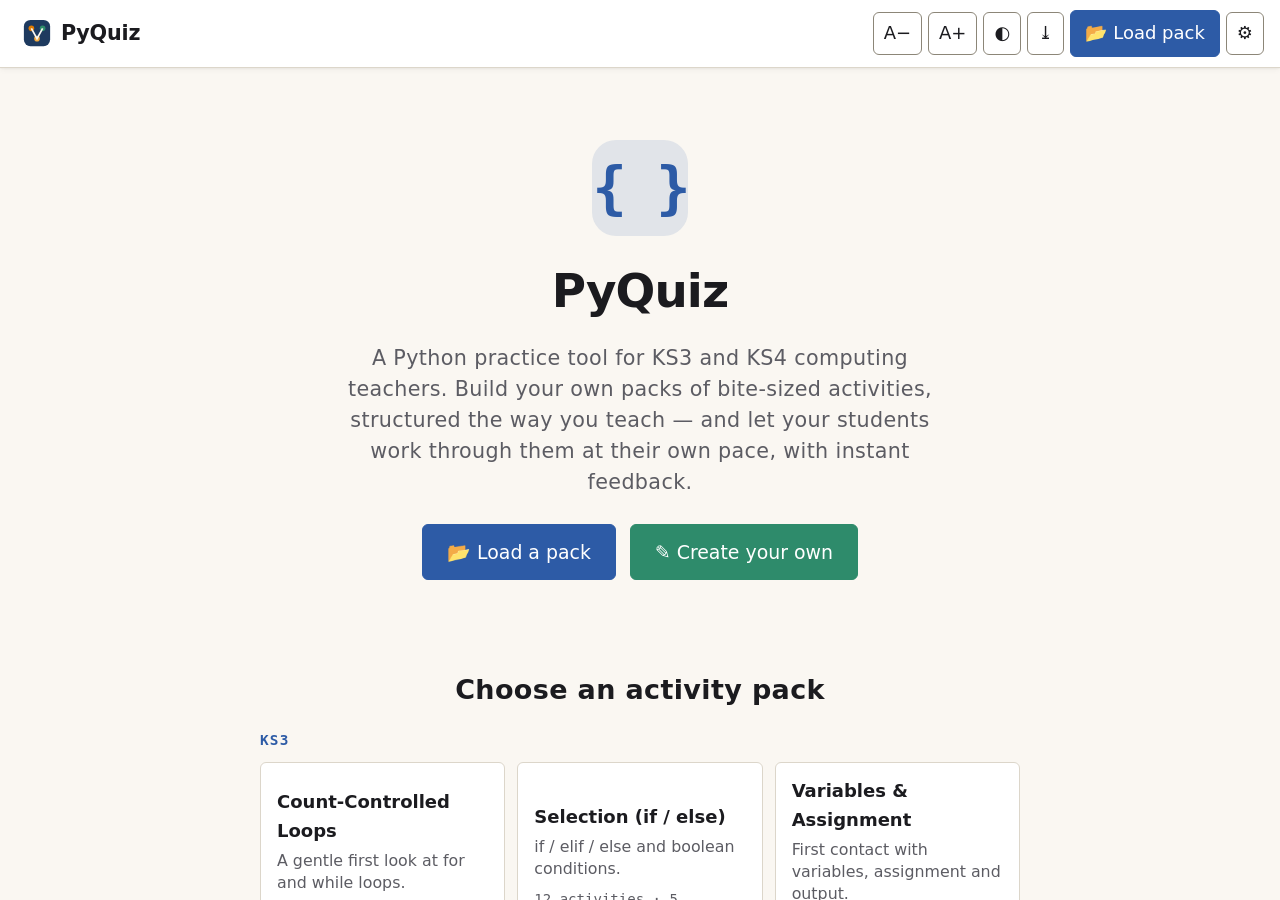
==== student/index.html @ 7a426c25 "Multifile is now canonical" ====
<!DOCTYPE html>
<html lang="en-GB" data-theme="" data-font="atkinson" data-size="18" data-line="1.6" data-motion="">
<head>
<meta charset="utf-8">
<meta name="viewport" content="width=device-width, initial-scale=1, viewport-fit=cover">
<meta name="color-scheme" content="light">
<meta name="application-name" content="PyQuiz — Student">
<title>PyQuiz — Student</title>

<link rel="stylesheet" href="css/css__base.css">
<link rel="stylesheet" href="css/css__activities.css">
</head>
<body>
<div class="skip"><a href="#main-region" class="skip-link">Skip to main content</a></div>

<div class="app">
  <header class="topbar" role="banner">
    <a href="../index.html" class="brand-link" aria-label="PyQuiz home" title="Back to the PyQuiz home page">
      <svg class="brand-mark" viewBox="0 0 32 32" width="30" height="30" fill="none" aria-hidden="true">
        <rect x="2" y="2" width="28" height="28" rx="7" fill="#1E3A5F"/>
        <circle cx="10" cy="11" r="3" fill="#E07A00"/><circle cx="22" cy="11" r="3" fill="#2E8B6B"/><circle cx="16" cy="22" r="3" fill="#F4A93C"/>
        <path d="M10 11 L16 22 L22 11" stroke="#FAF7F2" stroke-width="1.8" fill="none"/>
      </svg>
      <span class="brand-word">PyQuiz</span>
    </a>
    <span class="topbar-pack-title" id="pack-title"></span>
    <span class="topbar-spacer" aria-hidden="true"></span>
    <div class="right">
      <button class="btn icon mobile-hide" id="size-down" aria-label="Decrease text size" title="Smaller text">A−</button>
      <button class="btn icon mobile-hide" id="size-up" aria-label="Increase text size" title="Larger text">A+</button>
      <button class="btn icon mobile-hide" id="theme-btn" aria-label="Cycle theme" title="Cycle theme (default / dark / high contrast)">◐</button>
      <button class="btn icon" id="export-btn" aria-label="Export progress" title="Export progress">⤓</button>
      <button class="btn primary" id="load-btn" aria-label="Load a pack" title="Load a .pyquiz pack from your computer"><span class="btn-icon" aria-hidden="true">📂</span><span class="btn-label"> Load pack</span></button>
      <button class="btn icon" id="settings-btn" aria-label="Open settings" title="Settings">⚙</button>
    </div>
  </header>
  <div id="storage-banner" class="banner" hidden></div>
  <div id="error-banner" class="banner error" hidden></div>
  <div id="layout" class="layout">
    <nav class="task-list" id="task-list" aria-label="Activities">
      <button class="pane-rail" id="tl-rail" aria-label="Expand activities" title="Expand activities">
        <span class="pane-rail-icon" aria-hidden="true">⇥</span>
        <span class="pane-rail-label">Activities</span>
      </button>
      <div class="pane-inner">
        <div class="pane-head">
          <h2 class="pane-section-title">Activities</h2>
          <button class="pane-collapse-btn" id="tl-collapse" aria-label="Collapse activities" title="Collapse panel">
            <svg viewBox="0 0 24 24" width="18" height="18" fill="none" stroke="currentColor" stroke-width="2" stroke-linecap="round" stroke-linejoin="round" aria-hidden="true"><rect x="3" y="4" width="18" height="16" rx="2"/><path d="M9 4v16"/><path d="M15 9l-3 3 3 3"/></svg>
          </button>
        </div>
        <div class="task-list-scroll">
          <ol id="task-ol"></ol>
        </div>
        <div class="task-list-footer" id="task-list-footer">
          <div class="task-list-footer-row">
            <span class="task-list-score-label">Score</span>
            <span class="task-list-score" id="score" aria-label="Score">0 / 0</span>
          </div>
          <div class="task-list-progress" aria-hidden="true">
            <div class="task-list-progress-fill" id="task-list-progress-fill"></div>
          </div>
        </div>
      </div>
    </nav>
    <main class="main" id="main-region" tabindex="-1"></main>
    <aside class="side-panel" id="side-panel" aria-label="Help and feedback">
      <button class="pane-rail" id="sp-rail" aria-label="Expand properties" title="Expand properties">
        <span class="pane-rail-icon" aria-hidden="true">⇤</span>
        <span class="pane-rail-label">Properties</span>
      </button>
      <div class="pane-inner">
        <div class="pane-head">
          <h2 class="pane-section-title">Properties</h2>
          <button class="pane-collapse-btn" id="sp-collapse" aria-label="Collapse properties" title="Collapse panel">
            <svg viewBox="0 0 24 24" width="18" height="18" fill="none" stroke="currentColor" stroke-width="2" stroke-linecap="round" stroke-linejoin="round" aria-hidden="true"><rect x="3" y="4" width="18" height="16" rx="2"/><path d="M15 4v16"/><path d="M9 9l3 3-3 3"/></svg>
          </button>
        </div>
        <div class="side-panel-body" id="side-panel-body"></div>
      </div>
    </aside>
  </div>
  <span class="live" aria-live="polite" id="live-polite"></span>
  <span class="live" aria-live="assertive" id="live-assert"></span>
</div>

<!--
  Script load order matters. Each layer depends on those above it.
  Core modules self-register on the global PyQuiz namespace.
  Adding a new activity type means: drop a renderer file under
  js/renderers/, add a <script> tag below, no other changes needed.
-->

<!-- Core (in dependency order) -->
<script src="js/js__core__constants.js"></script>
<script src="js/js__core__strings.js"></script>
<script src="js/js__core__schema.js"></script>
<script src="js/js__core__normalise.js"></script>
<script src="js/js__core__codec.js"></script>
<script src="js/js__core__storage.js"></script>
<script src="js/js__core__validator.js"></script>
<script src="js/js__core__marker.js"></script>
<script src="js/js__core__code_assembly.js"></script>
<script src="js/js__core__parsons.js"></script>
<script src="js/js__core__pack.js"></script>
<script src="js/js__core__demo.js"></script>
<script src="js/js__core__built_in_packs.js"></script>

<!-- UI helpers -->
<script src="js/js__ui__dom.js"></script>
<script src="js/js__ui__modal.js"></script>
<script src="js/js__ui__settings.js"></script>
<script src="js/js__ui__a11y.js"></script>
<script src="js/js__ui__confetti.js"></script>

<!-- Renderers registry + per-type -->
<script src="js/js__renderers__index.js"></script>
<script src="js/js__renderers__io_panel.js"></script>
<script src="js/js__renderers__parsons.js"></script>
<script src="js/js__renderers__cloze.js"></script>
<script src="js/js__renderers__trace_table.js"></script>
<script src="js/js__renderers__spot_the_bug.js"></script>
<script src="js/js__renderers__predict_output.js"></script>
<script src="js/js__renderers__starter_challenge.js"></script>
<script src="js/js__renderers__testing.js"></script>
<script src="js/js__renderers__flowchart.js"></script>

<!-- App -->
<script src="js/js__apps__student.js"></script>
</body>
</html>
---- student/css/css__base.css ----
/* === inlined from css/base.css === */
/* =====================================================================
 * PyQuiz — base styles (shared by student + teacher)
 *
 * Contains: design tokens, typography, layout grid, top bar, task list,
 * main region, side panel, buttons, banners, code blocks, modals,
 * skip-to-content, accessibility helpers.
 * ===================================================================== */

@font-face { font-family: "Atkinson Fallback"; src: local("Atkinson Hyperlegible"), local("AtkinsonHyperlegible-Regular"); font-display: swap; }

:root {
  --bg: #FAF7F2;
  --pane: #EAE3D2;        /* clearly differentiated off-white for side panes */
  --panel: #FFFFFF;
  --panel-2: #F3EFE6;
  --fg: #1B1B1F;
  --muted: #5C5C63;
  --border: #DCD6CA;
  --border-strong: #8C8678;
  --accent: #2D5BA6;
  --accent-fg: #FFFFFF;
  --ok: #1E6E3C;
  --bad: #B12A38;
  --warn: #8A5A00;
  --focus: #E07A00;
  --code-bg: #F0EBDC;
  --code-fg: #1B1B1F;
  --runner-bg: #FFFFFF;        /* white background for the output panel */
  --runner-fg: #111111;         /* near-black text */
  --shadow-1: 0 1px 2px rgba(20,18,12,.05), 0 2px 6px rgba(20,18,12,.04);
  --radius: 6px;
  --radius-lg: 10px;
  --pad: 16px;
  --line: 1.6;
  --fs: 18px;
  --letter: 0.02em;
  --font-body: "Atkinson Fallback", "Atkinson Hyperlegible", system-ui, -apple-system, "Segoe UI", "Open Sans", Verdana, sans-serif;
  --font-mono: ui-monospace, "Cascadia Mono", "SF Mono", "Source Code Pro", Consolas, monospace;
}

/* HIGH CONTRAST: yellow on black, real contrast not pastel */
[data-theme="hc"] {
  --bg: #000000;
  --pane: #0A0A0A;
  --panel: #000000;
  --panel-2: #1A1A1A;
  --fg: #FFEC3D;             /* bright yellow text */
  --muted: #FFE066;
  --border: #FFEC3D;
  --border-strong: #FFEC3D;
  --accent: #FFEC3D;
  --accent-fg: #000000;
  --ok: #00FF66;
  --bad: #FF5555;
  --warn: #FFB000;
  --focus: #FFEC3D;
  --code-bg: #000000;
  --code-fg: #FFEC3D;
  --runner-bg: #000000;
  --runner-fg: #FFEC3D;
  --shadow-1: none;
}

/* DARK: dark grey, not pure black */
[data-theme="dark"] {
  --bg: #1F1F22;
  --pane: #25252A;
  --panel: #2C2C32;
  --panel-2: #34343A;
  --fg: #E8E6E0;
  --muted: #A8A6A0;
  --border: #45454C;
  --border-strong: #6B6B73;
  --accent: #6BA0E5;
  --accent-fg: #0E0E12;
  --ok: #6FD18C;
  --bad: #F08894;
  --warn: #E8B868;
  --focus: #F2A24E;
  --code-bg: #1A1A1E;
  --code-fg: #E8E6E0;
  --runner-bg: #0F0F12;
  --runner-fg: #F4F2EC;
  --shadow-1: 0 1px 2px rgba(0,0,0,.4), 0 2px 6px rgba(0,0,0,.3);
}

[data-font="dyslexic"] { --font-body: "OpenDyslexic", "Comic Sans MS", "Verdana", sans-serif; }
[data-font="system"]   { --font-body: system-ui, "Segoe UI", sans-serif; }

/* Size and line height come from level 1..5; level 3 is default */
[data-size="1"] { --fs: 15px; --line: 1.4; }
[data-size="2"] { --fs: 16px; --line: 1.5; }
[data-size="3"] { --fs: 18px; --line: 1.6; }
[data-size="4"] { --fs: 20px; --line: 1.7; }
[data-size="5"] { --fs: 23px; --line: 1.8; }

/* Universal border-box. Without this, elements that combine height
   and padding (notably .main with padding: 24px 28px and height: 100%)
   overflow their grid track by twice the padding amount, which makes
   the central pane visibly taller than the side panes. */
*, *::before, *::after { box-sizing: border-box; }

html, body { background: var(--bg); color: var(--fg); }
html, body { height: 100%; min-height: 100vh; overflow: hidden; }
body {
  font-family: var(--font-body);
  font-size: var(--fs);
  line-height: var(--line);
  letter-spacing: var(--letter);
  margin: 0;
  padding: 0;
  text-align: left;
}

@media (prefers-reduced-motion: reduce) {
  * { animation-duration: 0.001ms !important; animation-iteration-count: 1 !important; transition-duration: 0.001ms !important; }
}
[data-motion="off"] * { animation-duration: 0.001ms !important; animation-iteration-count: 1 !important; transition-duration: 0.001ms !important; }

/* Skip link */
.skip { position: absolute; top: -100px; left: 0; }
.skip-link { background: var(--accent); color: var(--accent-fg); padding: 8px 14px; border-radius: 0 0 8px 0; display: inline-block; text-decoration: none; }
.skip:focus-within { top: 0; z-index: 1000; }

*:focus-visible {
  outline: 2px solid var(--focus);
  outline-offset: 2px;
}

/* Hidden live regions */
.live {
  position: absolute; width: 1px; height: 1px;
  padding: 0; margin: -1px; overflow: hidden; clip: rect(0,0,0,0); border: 0;
}

/* --- LAYOUT ---
 *
 * The app is a flex column with three children: the topbar (auto
 * height), an optional banner (auto height, usually hidden), and the
 * layout (flex: 1, fills remaining space). Flex with min-height: 0 is
 * more reliable than `grid 1fr + height: 100%` for descendants — the
 * grid track sizing can fail to propagate into a nested grid child in
 * some Chrome layout passes, leaving pane content at intrinsic height.
 */
.app {
  display: flex;
  flex-direction: column;
  height: 100vh;
  min-height: 100vh;
  max-height: 100vh;
  overflow: hidden;
}

.topbar {
  display: flex; align-items: center; gap: 12px;
  padding: 10px 16px;
  background: var(--panel);
  border-bottom: 1px solid var(--border);
  box-shadow: var(--shadow-1);
  z-index: 5;
  flex-wrap: wrap;
}
.topbar h1 {
  font-size: 1.1em; font-weight: 600; margin: 0;
  overflow: hidden; text-overflow: ellipsis; white-space: nowrap;
  flex: 1; min-width: 140px;
}
.topbar .meta { color: var(--muted); font-size: 0.92em; white-space: nowrap; }
.topbar .right { display: flex; gap: 6px; align-items: center; flex-wrap: wrap; }
/* Visual gap separating the right burger from the rest of the action
   icons so it visually mirrors the left burger / pack-title boundary. */
.topbar-gap { display: inline-block; width: 14px; }

.burger {
  background: transparent; border: 1px solid var(--border); cursor: pointer;
  padding: 8px 10px; border-radius: var(--radius);
  font: inherit; min-width: 44px; min-height: 44px;
  color: var(--fg);
}
.burger:hover { background: var(--panel-2); }

/* Home button — leftmost, mirrors the burger styling. Stays visible on the
   welcome/chooser screen (unlike the pane-toggle burgers). */
.home-btn {
  display: inline-flex; align-items: center; justify-content: center;
  text-decoration: none; color: var(--fg);
  border: 1px solid var(--border); border-radius: var(--radius);
  min-width: 44px; min-height: 44px; padding: 8px 10px; background: transparent;
}
.home-btn:hover { background: var(--panel-2); }
.home-btn svg { display: block; }

/* Brand: PyQuiz logo + wordmark, links to the marketing home page. */
.brand-link {
  display: inline-flex; align-items: center; gap: 9px; text-decoration: none;
  color: var(--fg); padding: 4px 6px; border-radius: var(--radius);
}
.brand-link:hover { background: var(--panel-2); }
.brand-mark { display: block; flex: 0 0 auto; }
.brand-word { font-weight: 700; font-size: 1.15em; letter-spacing: -0.01em; }
.topbar-pack-title { color: var(--muted); font-size: 0.95em; overflow: hidden; text-overflow: ellipsis; white-space: nowrap; min-width: 0; }
.topbar-spacer { flex: 1 1 auto; }

/* When no pack is loaded (welcome / loading screen) the burger menus
   are meaningless — there are no panes to toggle — so hide them
   entirely. Class is set on <body> in showLoader() and cleared when a
   pack loads. */
body.welcome-mode .topbar .burger { display: none; }

/* Narrow-screen topbar — phones and small tablets in portrait. Strip
   the topbar down to the essentials: Export, Load pack (icon only),
   Settings, then the right burger. The size +/- and theme toggle
   icons hide; the "Load pack" label collapses to just the 📂 icon. */
@media (max-width: 640px) {
  .topbar { padding: 8px 10px; gap: 8px; }
  .topbar h1 { font-size: 1em; min-width: 0; }
  .topbar .meta { display: none; }
  .topbar .right { gap: 4px; }
  .topbar .right .mobile-hide { display: none; }
  .topbar .right #load-btn .btn-label { display: none; }
  .topbar .right #load-btn { padding: 6px 10px; font-size: 1.05em; line-height: 1; }
  .topbar-gap { width: 6px; }
  .topbar .btn.icon { padding: 6px 9px; min-width: 38px; min-height: 38px; }
  .topbar .burger { padding: 6px 9px; min-width: 38px; min-height: 38px; }
}

/* Three-pane layout. .app is a flex column; this layout is flex:1
   so it takes the remaining vertical space below the topbar.

   `grid-template-rows: minmax(0, 1fr)` forces the single row to be a
   definite size constrained by the grid container's height, instead
   of being sized by its tallest child's intrinsic height. Without
   this constraint, a wide chrome of activity content can push the row
   beyond the viewport and the side panes match the inflated row. */
.layout {
  display: grid;
  grid-template-columns: var(--tl-w, 280px) 1fr var(--sp-w, 360px);
  grid-template-rows: minmax(0, 1fr);
  flex: 1;
  min-height: 0;
  transition: grid-template-columns 0.2s ease;
}
.layout.tl-collapsed { grid-template-columns: 40px 1fr var(--sp-w, 360px); }
.layout.sp-collapsed { grid-template-columns: var(--tl-w, 280px) 1fr 40px; }
.layout.tl-collapsed.sp-collapsed { grid-template-columns: 40px 1fr 40px; }
/* Welcome mode: no pack loaded yet, so the side panes have nothing in
   them — collapse both so the landing page gets the full canvas. We
   also zero out their borders so no 1-pixel hairline is left behind. */
.layout.welcome-mode {
  grid-template-columns: 0 1fr 0 !important;
}
.layout.welcome-mode .task-list,
.layout.welcome-mode .side-panel {
  border: 0;
  overflow: hidden;
}
/* When the user is actively dragging, disable the transition for
   responsive feedback. */
.layout.resizing { transition: none; }

@media (max-width: 1280px) {
  /* Small screens use the same collapse model as desktop (rail + toggle).
     We just cap the expanded pane widths with minmax so a pane can't push
     the main area off-screen on the narrowest phones. Collapsed panes show
     the 40px rail via the .tl-collapsed / .sp-collapsed rules above. */
  .layout { grid-template-columns: minmax(0, var(--tl-w, 280px)) 1fr minmax(0, var(--sp-w, 360px)); }
  .layout.tl-collapsed { grid-template-columns: 40px 1fr minmax(0, var(--sp-w, 360px)); }
  .layout.sp-collapsed { grid-template-columns: minmax(0, var(--tl-w, 280px)) 1fr 40px; }
  .layout.tl-collapsed.sp-collapsed { grid-template-columns: 40px 1fr 40px; }
}

.task-list, .side-panel {
  background: var(--pane);
  overflow-x: hidden;
  min-width: 0;
  min-height: 0;
  /* Belt-and-braces: grid stretch should give us the full row height
     (the parent uses grid-template-rows: minmax(0, 1fr)) but we also
     set explicit 100% as a defensive measure for any browser pass
     that doesn't propagate stretch into nested flex/grid containers. */
  height: 100%;
}
/* The task list still scrolls as a single column. The 1px border is
   omitted — the pane's background colour already differentiates it
   from the main pane, and an extra dark line read as harsh in the
   light theme. */
.task-list {
  position: relative;
  /* Override the default scrolling behaviour — we want the scroll to
     happen INSIDE .task-list-scroll instead so the resize handle stays
     in a fixed position regardless of scroll offset. Both apps use
     this structure. */
  overflow-y: hidden;
  display: flex;
  flex-direction: column;
}
.task-list-scroll {
  /* The actual scrollable region inside .task-list. flex:1 fills the
     remaining vertical space; min-height:0 lets it shrink so it
     scrolls instead of pushing the footer below the viewport. */
  flex: 1;
  min-height: 0;
  overflow-y: auto;
}
.task-list-footer {
  /* Sticky footer area below the scroll region. Used by the teacher
     tool for the "+ Add activity" button; the student tool currently
     has no footer content but the structure is shared. */
  flex-shrink: 0;
  padding: 10px 12px;
  border-top: 1px solid var(--border);
  background: var(--pane);
}
/* The side panel is laid out as a flex column with two visible regions:
   the .feedback-stack (flex: 1, scrollable) and .help-section
   (flex-shrink: 0, pinned to the bottom edge). The panel itself never
   scrolls — the feedback-stack inside it does. */
.side-panel {
  position: relative;
  display: flex;
  flex-direction: column;
  overflow: hidden;
}
.feedback-stack {
  flex: 1;
  min-height: 0;
  overflow-y: auto;
  overflow-x: hidden;
  /* Restore the original 16px horizontal padding that lived on the
     side panel itself. The panel no longer needs it because content
     now lives inside this sub-pane. */
  padding: 0;
}
.task-list[hidden], .side-panel[hidden] { display: none; }
/* =====================================================================
 * Pane resize handles
 *
 * Both side panes have a draggable handle on their inner edge:
 *   .task-list  → handle on the RIGHT edge (drag right to widen)
 *   .side-panel → handle on the LEFT edge  (drag left to widen)
 *
 * Each handle is always visible — a 7-pixel coloured bar with a
 * three-dot grip pattern in the middle so it reads as draggable.
 * Hover and active states bump the colour up to the accent so the
 * student knows it's interactive.
 * ===================================================================== */
.pane-resize {
  position: absolute;
  top: 0; bottom: 0;
  width: 12px;
  cursor: ew-resize;
  z-index: 6;
  /* Subtle bar — transparent at rest, lightly tinted on hover. The
     three-dot grip in the middle does the visual work of advertising
     that the handle is draggable. */
  background: transparent;
  display: flex; align-items: center; justify-content: center;
  transition: background-color 0.15s ease;
}
.pane-resize.pane-resize-right { right: -6px; }   /* task-list  → right edge */
.pane-resize.pane-resize-left  { left: -6px; }    /* side-panel → left edge */
.pane-resize::after {
  content: "";
  display: block;
  width: 4px;
  height: 56px;
  /* Larger, darker dots so the grip is unambiguous even when the bar
     is transparent. Spacing is 8px row repeat with 1.8px radius dots,
     giving a denser, more "button-like" pattern. */
  background-image: radial-gradient(circle, var(--border-strong) 1.6px, transparent 2px);
  background-size: 4px 8px;
  background-repeat: repeat-y;
  background-position: center;
  transition: background-image 0.15s ease;
}
.pane-resize:hover,
.layout.resizing .pane-resize {
  background: color-mix(in srgb, var(--accent) 14%, transparent);
}
@supports not (background: color-mix(in srgb, red, blue)) {
  .pane-resize:hover,
  .layout.resizing .pane-resize { background: rgba(45, 91, 166, 0.14); }
}
.pane-resize:hover::after,
.layout.resizing .pane-resize::after {
  background-image: radial-gradient(circle, var(--accent) 1.8px, transparent 2.2px);
}
[data-theme="dark"] .pane-resize::after {
  background-image: radial-gradient(circle, var(--border-strong) 1.6px, transparent 2px);
}
[data-theme="dark"] .pane-resize:hover::after,
[data-theme="dark"] .layout.resizing .pane-resize::after {
  background-image: radial-gradient(circle, #FFFFFF 1.8px, transparent 2.2px);
}
[data-theme="hc"] .pane-resize::after {
  background-image: radial-gradient(circle, var(--fg) 1.8px, transparent 2.2px);
}
/* Hide handles when the pane is collapsed (they'd be in the wrong
   place and confuse the eye). */
.tl-collapsed .task-list .pane-resize,
.sp-collapsed .side-panel .pane-resize { display: none; }
/* In welcome mode the handles must also be hidden — both panes are
   collapsed so a sliver of handle would peek into the main area. */
.welcome-mode .pane-resize { display: none; }

/* ---- Pane collapse / rail (mirrors the flowchart side panel) ---- */
.task-list, .side-panel { position: relative; }
.pane-rail { display: none; }
.task-list .pane-inner, .side-panel .pane-inner {
  display: flex; flex-direction: column; height: 100%; min-height: 0; min-width: 0; overflow: hidden;
}
.tl-collapsed .task-list .pane-inner,
.sp-collapsed .side-panel .pane-inner { display: none; }
.tl-collapsed .task-list .pane-rail,
.sp-collapsed .side-panel .pane-rail {
  display: flex; flex-direction: column; align-items: center; gap: 12px;
  width: 100%; height: 100%; padding: 12px 0;
  background: var(--pane); border: 0; cursor: pointer; color: var(--fg); font: inherit;
}
.tl-collapsed .task-list .pane-rail:hover,
.sp-collapsed .side-panel .pane-rail:hover { background: var(--panel-2); }
.pane-rail-icon { font-size: 1.1em; color: var(--muted); }
.pane-rail-label {
  writing-mode: vertical-rl; transform: rotate(180deg);
  font-size: 0.82em; font-weight: 600; letter-spacing: 0.06em;
  text-transform: uppercase; color: var(--muted); white-space: nowrap;
}
.tl-collapsed .task-list, .sp-collapsed .side-panel { overflow: hidden; }
/* Welcome mode: hide the rails too (no pack → nothing to expand). */
.welcome-mode .pane-rail { display: none !important; }

.pane-head {
  display: flex; align-items: center; gap: 8px;
  padding: 10px 8px 8px 16px; border-bottom: 1px solid var(--border); flex: 0 0 auto;
}
.pane-section-title {
  flex: 1; min-width: 0; margin: 0; font-size: 0.85em; text-transform: uppercase;
  letter-spacing: 0.05em; color: var(--muted); font-weight: 600;
}
.pane-collapse-btn {
  flex: 0 0 auto; display: inline-flex; align-items: center; justify-content: center;
  width: 32px; height: 32px; border: 1px solid var(--border); border-radius: var(--radius);
  background: transparent; color: var(--muted); cursor: pointer;
}
.pane-collapse-btn:hover { background: var(--panel-2); color: var(--fg); }
.side-panel-body { flex: 1 1 auto; min-height: 0; overflow-y: auto; overflow-x: hidden; display: flex; flex-direction: column; }

.task-list h2, .side-panel h2 {
  font-size: 0.85em; text-transform: uppercase; letter-spacing: 0.05em;
  color: var(--muted); margin: 0; padding: 14px 16px 8px;
  font-weight: 600;
}

.task-list ol { list-style: none; padding: 0; margin: 0; }
.task-list li > button {
  width: 100%; text-align: left;
  background: color-mix(in srgb, var(--activity-colour, var(--pane)) 8%, var(--pane));
  border: 0;
  padding: 10px 16px;
  cursor: pointer; font: inherit; color: var(--fg);
  display: flex; align-items: center; gap: 10px;
  border-left: 5px solid var(--activity-colour, transparent);
  border-bottom: 1px solid var(--border);
  min-height: 44px;
}
.task-list li > button:hover {
  background: color-mix(in srgb, var(--activity-colour, var(--pane)) 18%, var(--pane));
}
.task-list li.current > button {
  background: color-mix(in srgb, var(--activity-colour, var(--accent)) 24%, var(--pane));
  /* Current item: keep the type-colour bar but make it noticeably
     thicker so it's the dominant visual marker. */
  border-left-width: 7px;
  padding-left: 14px;
  font-weight: 600;
}
/* When color-mix isn't available the fallback above renders the bar
   colour but no background tint, which is still fine. */
@supports not (background: color-mix(in srgb, red, blue)) {
  .task-list li > button { background: var(--pane); }
  .task-list li > button:hover { background: var(--panel-2); }
  .task-list li.current > button { background: var(--panel-2); }
}
.task-list .status {
  display: inline-flex; align-items: center; justify-content: center;
  width: 26px; height: 26px; border-radius: 50%;
  font-size: 0.85em; font-weight: 600;
  border: 1px solid var(--border);
  flex-shrink: 0;
}
/* Small abbreviated type pill in the task list (3-letter codes:
   pre, par, mod, bug, clo, tra, cha). Background colour is set
   inline from Constants.TYPE_COLOURS so each type stays glanceable
   even when activity rows inherit the section colour as their bar
   tint. Intentionally unobtrusive — small, non-bold, lowercase. */
.task-list .type-pill-abbrev {
  display: inline-block;
  flex-shrink: 0;
  padding: 1px 6px;
  border-radius: 999px;
  font-size: 0.68em;
  font-weight: 500;
  letter-spacing: 0.02em;
  text-transform: lowercase;
  color: #FFFFFF;
  font-family: var(--font-mono);
  line-height: 1.5;
  margin-left: auto;       /* pin to the right edge, independent of title length */
  flex-shrink: 0;
}
[data-theme="hc"] .task-list .type-pill-abbrev {
  background: var(--bg) !important;
  color: var(--accent);
  border: 1px solid var(--accent);
}
.task-list .task-title {
  flex: 1; min-width: 0;
  overflow: hidden; text-overflow: ellipsis; white-space: nowrap;
}
.status.not_started { background: var(--panel); color: var(--muted); }
.status.in_progress { background: #FFF1D6; color: var(--warn); border-color: var(--warn); }
.status.correct    { background: #E2F1E8; color: var(--ok);   border-color: var(--ok); }
.status.incorrect  { background: #FCE4E6; color: var(--bad);  border-color: var(--bad); }
.status.revealed   { background: #E8E4F1; color: #4A3580; border-color: #4A3580; }

/* Group headers (Activities, Completed, and any custom section).
   Match the Activities/Feedback h2 styling. Sections get an additional
   SECTION label above the title. */
.task-group {
  border-top: 1px solid var(--border);
}
.task-group:first-child { border-top: 0; }
.task-list li.task-group > button.task-group-header {
  width: 100%; text-align: left;
  background: transparent;
  /* Override the .task-list li > button defaults */
  padding: 12px 16px 6px;
  cursor: pointer; font: inherit; color: var(--muted);
  display: flex; align-items: flex-start; gap: 8px;
  font-size: 0.85em;
  text-transform: uppercase;
  letter-spacing: 0.05em;
  font-weight: 600;
  min-height: 36px;
  border: 0;
  border-left: 7px solid var(--task-section-colour, transparent);
  border-bottom: 1px solid var(--border);
}
/* Only the current activity's section gets a tinted header background,
   so the student can see at a glance which section they're in even
   when everything is collapsed. Other section headers stay neutral. */
.task-list li.task-group.is-current > button.task-group-header {
  background: color-mix(in srgb, var(--task-section-colour, var(--pane)) 18%, var(--pane));
  color: var(--fg);
}
@supports not (background: color-mix(in srgb, red, blue)) {
  .task-list li.task-group.is-current > button.task-group-header { background: var(--panel-2); }
}
.task-list li.task-group > button.task-group-header:hover {
  color: var(--fg);
  background: color-mix(in srgb, var(--task-section-colour, var(--panel-2)) 12%, var(--pane));
}
.task-list li.task-group.is-current > button.task-group-header:hover {
  background: color-mix(in srgb, var(--task-section-colour, var(--panel-2)) 28%, var(--pane));
}
@supports not (background: color-mix(in srgb, red, blue)) {
  .task-list li.task-group > button.task-group-header:hover { background: var(--panel-2); }
}
.task-list li.task-group.title-only > button.task-group-header { border-left-color: transparent; }
.task-group-header .chev {
  display: inline-block; width: 12px;
  flex-shrink: 0;
  margin-top: 2px;
  transition: transform 0.15s ease;
}
.task-group.collapsed .chev { transform: rotate(-90deg); }
.task-group.collapsed .task-group-body { display: none; }
.task-group-body { list-style: none; padding: 0; margin: 0; }
.task-group-empty { padding: 6px 16px 10px 30px; font-style: italic; }

/* Two-line layout for section groups: SECTION label on top, title below */
.task-group .group-text { display: flex; flex-direction: column; gap: 2px; flex: 1; min-width: 0; }
.task-group .group-kicker {
  font-size: 0.72em;
  letter-spacing: 0.06em;
  font-weight: 700;
}
.task-group .group-title {
  font-size: 1em;
  letter-spacing: 0.02em;
  text-transform: none;
  font-weight: 600;
  color: var(--fg);
  white-space: nowrap;
  overflow: hidden;
  text-overflow: ellipsis;
}
/* When a group is "title only" (Completed) the kicker is the only line
   and uses the same style as the static h2 headings (Activities,
   Feedback) — uppercase, normal weight, muted, no thick coloured bar. */
.task-group.title-only .group-text { flex-direction: row; }
.task-group.title-only .group-title { display: none; }
.task-group.title-only .group-kicker {
  font-size: 1em;
  font-weight: 600;
  letter-spacing: 0.05em;
}

/* In high-contrast mode, suppress per-section colour coding to keep the
   yellow-on-black palette uniform. */
[data-theme="hc"] .task-list li.task-group > button.task-group-header {
  border-left-color: transparent !important;
  background: #000000 !important;
}
/* Dark theme: tint the current section header using the section colour
   blended into the dark pane bg so it's clearly visible without being
   garish. Non-current sections stay flat. */
[data-theme="dark"] .task-list li.task-group.is-current > button.task-group-header {
  background: color-mix(in srgb, var(--task-section-colour, var(--pane)) 28%, var(--pane));
}
[data-theme="dark"] .task-list li.task-group.is-current > button.task-group-header:hover {
  background: color-mix(in srgb, var(--task-section-colour, var(--panel-2)) 40%, var(--pane));
}

/* Section-complete tick — green ✓ on the right of the section header
   when every activity in the section is correct. Uses the OK colour
   from the active theme so it stays readable across light/dark/HC. */
.group-complete-tick {
  margin-left: auto;
  display: inline-flex; align-items: center; justify-content: center;
  width: 22px; height: 22px;
  border-radius: 50%;
  background: var(--ok);
  color: var(--accent-fg, #FFFFFF);
  font-weight: 700;
  font-size: 0.85em;
  flex-shrink: 0;
}
[data-theme="hc"] .group-complete-tick { color: #000000; }
/* When the section is complete, dial the rest of the header back so the
   tick is what catches the eye — keeps the panel from looking noisy. */
.task-group.section-complete .group-kicker,
.task-group.section-complete .group-title {
  opacity: 0.7;
}

/* --- MAIN --- */
.main {
  padding: 24px 28px;
  overflow-y: auto;
  overflow-x: hidden;
  min-width: 0;
  min-height: 0;
  background: var(--bg);
  height: 100%;
}

.activity-header {
  display: flex; align-items: center; gap: 16px;
  margin-bottom: 8px;
  flex-wrap: wrap;
}
.activity-header h1.activity-title {
  font-size: 1.5em; font-weight: 600; margin: 0;
  flex: 1; min-width: 0;
  /* Title can wrap; line-height keeps the badge nicely centred next to
     the first line whether or not the title wraps. */
  line-height: 1.25;
}
.difficulty-badge {
  font-size: 1em;            /* same as title per request */
  color: var(--warn);
  letter-spacing: 0.05em;
  user-select: none;
  white-space: nowrap;
}
.type-badge {
  display: inline-block;
  background: var(--accent);
  color: #FFFFFF;
  font-size: 0.72em;
  font-weight: 600;
  padding: 2px 8px;
  border-radius: 10px;
  text-transform: lowercase;
  letter-spacing: 0.04em;
  vertical-align: middle;
}
[data-theme="hc"] .type-badge { background: var(--accent) !important; color: var(--accent-fg) !important; }

.activity-meta {
  display: flex; gap: 12px; flex-wrap: wrap;
  color: var(--muted); font-size: 0.9em; margin-bottom: 14px;
}
.activity-context {
  background: var(--panel); border: 1px solid var(--border); border-radius: var(--radius);
  padding: 10px 14px; margin-bottom: 12px;
}
.activity-instructions {
  /* Tinted callout so the task description reads as a distinct block
     rather than blending with surrounding prose. Uses the accent colour
     at a low opacity for the background and a coloured left border to
     anchor it visually — same paradigm as the bug/modify "inserted
     line" treatment and the I/O panel rows. */
  font-size: 1.02em;
  margin: 0 0 16px;
  padding: 12px 16px;
  background: color-mix(in srgb, var(--accent) 8%, var(--panel));
  border-left: 4px solid var(--accent);
  border-radius: var(--radius);
  line-height: 1.55;
}
@supports not (background: color-mix(in srgb, red, blue)) {
  .activity-instructions { background: #EAEFF8; }
}
[data-theme="dark"] .activity-instructions {
  background: color-mix(in srgb, var(--accent) 18%, var(--panel));
}
[data-theme="hc"] .activity-instructions {
  background: var(--bg);
  border: 1.5px solid var(--accent);
  border-left-width: 4px;
}
.activity-body {
  background: var(--panel); border: 1px solid var(--border); border-radius: var(--radius-lg);
  padding: 20px; margin-bottom: 16px;
  box-shadow: var(--shadow-1);
}

/* Action buttons in top-right of the activity */
.activity-actions {
  display: flex; gap: 8px; flex-wrap: wrap;
}
@media (max-width: 800px) {
  .activity-actions { flex-direction: column; align-items: stretch; }
}

/* --- SIDE PANEL --- */
.side-panel section { padding: 16px; border-bottom: 1px solid var(--border); }
.side-panel section:last-child { border-bottom: 0; }
.side-panel h3 {
  font-size: 0.95em; margin: 0 0 8px;
  text-transform: uppercase; letter-spacing: 0.04em; color: var(--muted); font-weight: 600;
}
/* Section heading row — h3 on the left, small counter pill on the
   right. Used by the Hints section so the student always knows how
   many tips are available. */
.section-heading-row {
  display: flex;
  align-items: baseline;
  justify-content: space-between;
  gap: 12px;
  margin-bottom: 8px;
}
.section-heading-row h3 { margin: 0; }
.hint-counter {
  font-size: 0.82em;
  color: var(--muted);
  font-weight: 500;
}

.side-panel .hint {
  background: #FFE8C2;             /* warmer pastel orange, still WCAG-safe with --fg */
  border-left: 4px solid #D97706;  /* stronger amber accent */
  padding: 10px 14px;
  border-radius: 0 var(--radius) var(--radius) 0;
  margin-bottom: 8px;
  color: #1B1B1F;                   /* dark text — strong contrast on pastel */
}
.side-panel .hint::before {
  content: "💡 ";
  margin-right: 4px;
}
[data-theme="dark"] .side-panel .hint {
  background: #4A3D1F; color: #FFE8B0; border-left-color: #E8B868;
}
[data-theme="hc"] .side-panel .hint {
  background: var(--panel-2); color: var(--fg); border-left-color: var(--accent);
}
.side-panel .feedback {
  padding: 10px 14px; border-radius: var(--radius); margin-bottom: 6px;
  font-weight: 500;
}
.feedback.correct   { background: #E2F1E8; color: var(--ok);  border: 1px solid var(--ok); }
.feedback.incorrect { background: #FCE4E6; color: var(--bad); border: 1px solid var(--bad); }
[data-theme="dark"] .feedback.correct,
[data-theme="dark"] .feedback.incorrect {
  background: var(--panel-2); color: var(--fg);
}
[data-theme="dark"] .feedback.correct   { border-left: 4px solid var(--ok); }
[data-theme="dark"] .feedback.incorrect { border-left: 4px solid var(--bad); }
[data-theme="hc"]   .feedback.correct,
[data-theme="hc"]   .feedback.incorrect {
  background: #000000; color: var(--fg); border-color: var(--fg);
}
[data-theme="hc"]   .feedback.correct   { border-left: 4px solid var(--ok); }
[data-theme="hc"]   .feedback.incorrect { border-left: 4px solid var(--bad); }
.feedback::before {
  display: inline-block; margin-right: 6px; font-weight: 700;
}
.feedback.correct::before   { content: "✓ "; }
.feedback.incorrect::before { content: "✗ "; }

/* --- BUTTONS --- */
.btn {
  font: inherit;
  background: var(--panel);
  color: var(--fg);
  border: 1px solid var(--border-strong);
  padding: 8px 14px;
  border-radius: var(--radius);
  cursor: pointer;
  min-height: 40px;
  display: inline-flex; align-items: center; justify-content: center; gap: 6px;
  transition: background-color 0.12s ease, transform 0.05s ease;
  white-space: nowrap;
}
.btn:hover  { background: var(--panel-2); }
.btn:active { transform: translateY(1px); }
.btn[disabled] { opacity: 0.55; cursor: not-allowed; }
.btn.primary { background: var(--accent); color: var(--accent-fg); border-color: var(--accent); }
.btn.primary:hover { background: var(--accent); filter: brightness(0.92); }
.btn.success { background: var(--ok); color: #fff; border-color: var(--ok); }
.btn.ghost   { background: transparent; border: 1px dashed var(--border-strong); }
.btn.icon    { padding: 6px 10px; min-height: 36px; min-width: 36px; }
.btn.icon-only {
  min-width: 44px;
  min-height: 44px;
  padding: 0 12px;
  font-size: 1.1em;
  font-weight: 600;
}
.btn.danger  { background: transparent; color: var(--bad); border-color: var(--bad); }
.btn.danger:hover { background: var(--panel-2); }
.btn.hint-btn {
  background: #FFE8C2;
  color: #1B1B1F;
  border: 1px solid #D97706;
}
.btn.hint-btn:hover { background: #FFD68A; }
[data-theme="dark"] .btn.hint-btn { background: #4A3D1F; color: #FFE8B0; border-color: #E8B868; }
[data-theme="hc"] .btn.hint-btn { background: var(--panel-2); color: var(--fg); border-color: var(--accent); }

/* Reveal-answer button — 3-press progression (yellow → orange → red).
   Each stage uses a darker, warmer colour to discourage casual peeking. */
.btn.reveal-btn { background: var(--panel); color: var(--fg); border: 1px solid var(--border-strong); transition: background-color 0.15s ease, color 0.15s ease, border-color 0.15s ease; }
.btn.reveal-btn:hover { background: var(--panel-2); }
.btn.reveal-btn.stage-1 { background: #FFE8C2; color: #1B1B1F; border-color: #D97706; }
.btn.reveal-btn.stage-1:hover { background: #FFD68A; }
.btn.reveal-btn.stage-2 { background: #FB923C; color: #1B1B1F; border-color: #C2410C; }
.btn.reveal-btn.stage-2:hover { background: #F97316; color: #FFFFFF; }
.btn.reveal-btn.stage-3 { background: #DC2626; color: #FFFFFF; border-color: #991B1B; }
.btn.reveal-btn.stage-3:hover { background: #B91C1C; }
[data-theme="hc"] .btn.reveal-btn.stage-1,
[data-theme="hc"] .btn.reveal-btn.stage-2,
[data-theme="hc"] .btn.reveal-btn.stage-3 { background: var(--panel-2) !important; color: var(--fg) !important; border-color: var(--bad) !important; }

/* Banners */
.banner {
  padding: 8px 16px; background: #FFF7E6; color: var(--warn);
  border-bottom: 1px solid var(--border);
  font-size: 0.92em;
}
.banner.error { background: #FCE4E6; color: var(--bad); }
[data-theme="dark"] .banner, [data-theme="hc"] .banner {
  background: var(--panel-2); color: var(--fg); border-left: 4px solid var(--warn);
}
[data-theme="dark"] .banner.error, [data-theme="hc"] .banner.error {
  background: #4A1A20; color: var(--fg); border-left: 4px solid var(--bad);
}
[data-theme="dark"] .banner.error, [data-theme="hc"] .banner.error { background: var(--panel-2); color: var(--bad); }

/* Code blocks */
.code-block {
  background: var(--code-bg); color: var(--code-fg);
  border: 1px solid var(--border);
  border-radius: var(--radius);
  padding: 10px 14px;
  overflow-x: auto;
}
.code-block pre  { margin: 0; font-family: var(--font-mono); font-size: 0.95em; line-height: 1.5; white-space: pre; }
.code-block code { font-family: var(--font-mono); }
.code-block.with-lines pre { display: flex; flex-direction: column; gap: 0; }
.code-row { display: flex; gap: 12px; align-items: flex-start; }
.code-ln {
  color: var(--muted); font-family: var(--font-mono); font-size: 0.85em;
  user-select: none; min-width: 1.8em; text-align: right;
  padding-right: 4px; border-right: 1px solid var(--border);
}
.code-src { font-family: var(--font-mono); white-space: pre; }

/* --- MODAL --- */
.modal-backdrop {
  position: fixed; inset: 0;
  background: rgba(20,18,12,0.45);
  display: flex; align-items: center; justify-content: center;
  z-index: 1000;
  padding: 20px;
}
[data-theme="dark"] .modal-backdrop, [data-theme="hc"] .modal-backdrop { background: rgba(0,0,0,0.7); }
.modal {
  background: var(--bg);
  color: var(--fg);
  border-radius: var(--radius-lg);
  max-width: 720px;
  width: 100%;
  max-height: 90vh;
  overflow: auto;
  box-shadow: var(--shadow-1);
  border: 1px solid var(--border-strong);
}
.modal header { padding: 16px 20px; border-bottom: 1px solid var(--border); display: flex; justify-content: space-between; align-items: center; }
.modal header h2 { margin: 0; font-size: 1.2em; }
.modal .modal-body { padding: 20px; }
.modal-footer { padding: 12px 20px; border-top: 1px solid var(--border); display: flex; gap: 10px; justify-content: flex-end; }

/* Modal form rows — tidier than the editor's grid.
   Default rows stack label above control. The .inline variant puts the
   label on the left and the control on the right, on a single line. */
.modal .field-row {
  display: flex; flex-direction: column; gap: 6px;
  margin-bottom: 14px;
}
.modal .field-row.inline {
  flex-direction: row;
  align-items: center;
  justify-content: space-between;
  gap: 16px;
  flex-wrap: wrap;
}
.modal .field-row.inline .field-label {
  display: flex; align-items: center; gap: 6px;
  flex: 0 0 auto;
  font-weight: 500;
  font-size: 0.95em;
}
.modal .field-row.inline .field-label label {
  margin: 0;
  font-weight: 500;
}
.modal .field-row.inline > select {
  flex: 0 1 auto;
  max-width: 280px;
}
/* Small "ⓘ" info button beside a setting label. Opens a popup. */
.field-info-btn {
  width: 22px; height: 22px;
  display: inline-flex; align-items: center; justify-content: center;
  border-radius: 50%;
  background: transparent;
  color: var(--muted);
  border: 1px solid var(--border);
  font-size: 0.85em;
  font-weight: 700;
  cursor: pointer;
  padding: 0;
  line-height: 1;
}
.field-info-btn:hover {
  background: var(--panel-2); color: var(--fg); border-color: var(--border-strong);
}
.field-info-btn:focus {
  outline: 2px solid var(--focus);
  outline-offset: 2px;
}
/* Inline radio group for 2-3-option settings (theme, motion, font…). */
.radio-group {
  display: flex; gap: 8px; flex-wrap: wrap;
  flex: 0 1 auto;
}
.radio-option {
  display: inline-flex; align-items: center; gap: 6px;
  padding: 5px 10px;
  border: 1px solid var(--border-strong);
  border-radius: 999px;
  background: var(--panel);
  cursor: pointer;
  font-size: 0.88em;
  user-select: none;
  transition: background-color 0.12s ease, border-color 0.12s ease;
  white-space: nowrap;
}
.radio-option input[type="radio"] {
  margin: 0;
  accent-color: var(--accent);
}
.radio-option:hover {
  background: var(--panel-2);
  border-color: var(--accent);
}
.radio-option:has(input:checked) {
  background: color-mix(in srgb, var(--accent) 16%, var(--panel));
  border-color: var(--accent);
  color: var(--fg);
}
@supports not (selector(:has(*))) {
  .radio-option input[type="radio"]:checked + span { font-weight: 600; }
}
[data-theme="dark"] .radio-option:has(input:checked) {
  background: #1F3A5E;
}

.modal .field-row select,
.modal .field-row input[type="text"],
.modal .field-row input[type="number"] {
  font: inherit;
  padding: 8px 10px;
  border: 1px solid var(--border-strong);
  border-radius: var(--radius);
  background: var(--panel);
  color: var(--fg);
  width: 100%;
}
.modal .field-group {
  border: 1px solid var(--border);
  border-radius: var(--radius);
  padding: 14px 16px;
  margin-bottom: 14px;
  background: var(--panel);
}
.modal .field-group h3 {
  margin: 0 0 10px;
  font-size: 0.85em; text-transform: uppercase; color: var(--muted); letter-spacing: 0.04em;
}

/* Empty state */
.empty-state {
  text-align: center; padding: 48px 24px; color: var(--muted);
}
.empty-state h2 { color: var(--fg); margin-bottom: 8px; }

/* Helpers */
.kbd-help { font-size: 0.85em; color: var(--muted); margin: 4px 0; }
.help     { font-size: 0.85em; color: var(--muted); margin: 4px 0; }
.muted    { color: var(--muted); }

/* Animations (suppressed by reduced motion) */
@keyframes flashOk  { 0%,100% { box-shadow: none; } 50% { box-shadow: 0 0 0 4px rgba(30,110,60,0.25) inset; } }
@keyframes flashBad { 0%,100% { box-shadow: none; } 50% { box-shadow: 0 0 0 4px rgba(177,42,56,0.25) inset; } }

/* --- Runner panel (lives in the side panel) --- */
.runner-panel-title { display: flex; align-items: center; gap: 8px; }
.runner-output {
  min-height: 60px;
  background: var(--runner-bg);
  color: var(--runner-fg);
  border: 1px solid var(--border-strong);
  border-radius: var(--radius);
  padding: 10px 12px;
  font-family: var(--font-mono);
  font-size: 0.88em;        /* a touch smaller, not excessively */
  white-space: pre-wrap;
  word-break: break-word;
  margin: 6px 0;
}
.runner-output .stderr { color: #FF8888; }
.runner-status { font-size: 0.82em; color: var(--muted); margin: 4px 0; }
.runner-spinner {
  display: inline-block; width: 12px; height: 12px;
  border: 2px solid var(--border); border-top-color: var(--accent);
  border-radius: 50%;
  animation: pyq-spin 0.8s linear infinite;
  vertical-align: middle;
  margin-right: 4px;
}
@keyframes pyq-spin { to { transform: rotate(360deg); } }

/* Confetti */
.confetti-layer {
  position: fixed; inset: 0;
  pointer-events: none;
  overflow: hidden;
  z-index: 9999;
}
.confetti-piece {
  position: absolute;
  top: -20px;
  border-radius: 1px;
  animation: pyq-confetti-fall linear forwards;
  will-change: transform, opacity;
}
@keyframes pyq-confetti-fall {
  0%   { transform: translate3d(0, 0, 0) rotate(0deg); opacity: 1; }
  85%  { opacity: 1; }
  100% { transform: translate3d(var(--drift, 0), 100vh, 0) rotate(var(--rot-end, 360deg)); opacity: 0; }
}

/* =====================================================================
 * Per-type help section in the side panel.
 *
 * A <details> element pinned to the bottom of the side panel via
 * position: sticky. Open by default. The disclosure triangle on the
 * left of the summary lets the student collapse it. Collapsed state
 * is persisted via Settings.show_help.
 * ===================================================================== */
/* =====================================================================
 * Per-type help section in the side panel.
 *
 * The help section is the bottom sub-pane of the side panel. The side
 * panel is a flex column where .feedback-stack takes flex:1 and
 * .help-section is flex-shrink:0 — so it always sits at the panel's
 * bottom edge regardless of how much content is above it.
 *
 * Open by default. The disclosure triangle on the left of the summary
 * lets the student collapse it. State persists via Settings.show_help.
 * ===================================================================== */
.help-section {
  flex-shrink: 0;
  background: var(--panel-2);
  border-top: 1px solid var(--border);
  padding: 0 16px;
  /* When the help section is open, cap its height at half the side
     panel so the feedback stack always remains usable above it. */
  max-height: 50%;
  overflow-y: auto;
  overflow-x: hidden;
}
.help-section > summary {
  list-style: none;
  cursor: pointer;
  /* Extra top padding so the disclosure triangle has breathing room
     from the divider line above. Also keeps the rotated triangle (▼)
     fully visible when the section is open instead of clipping. */
  padding: 16px 0 14px;
  font-weight: 600;
  font-size: 0.95em;
  color: var(--fg);
  display: flex;
  align-items: center;
  gap: 8px;
  user-select: none;
}
.help-section > summary::-webkit-details-marker { display: none; }
/* Disclosure triangle — points right when closed, down when open.
   We draw it ourselves so it stays consistent across browsers. The
   triangle uses inline-flex with a fixed size so it doesn't get clipped
   when rotated. */
.help-section > summary::before {
  content: "▶";
  display: inline-flex;
  align-items: center;
  justify-content: center;
  font-size: 0.65em;
  color: var(--muted);
  transition: transform 0.15s ease;
  width: 14px;
  height: 14px;
  flex-shrink: 0;
  transform-origin: center;
}
.help-section[open] > summary::before { transform: rotate(90deg); }
.help-summary-text { flex: 1; }
.help-summary-count {
  color: var(--muted);
  font-size: 0.85em;
  font-weight: 400;
}
.help-list {
  margin: 0;
  padding: 0 0 14px 22px;
}
.help-list li {
  margin: 6px 0;
  font-size: 0.92em;
  color: var(--muted);
  line-height: 1.55;
}
.help-list li::marker { color: var(--muted); }
[data-theme="dark"] .help-section { background: var(--panel-2); border-top-color: var(--border-strong); }
[data-theme="hc"] .help-section { background: #000000; border-top: 2px solid var(--fg); }

/* =====================================================================
 * Welcome / landing page — shown when no pack is loaded.
 * Marketing layout: hero, feature grid, activity-type cards, footer CTA.
 * ===================================================================== */
.welcome {
  max-width: 1100px;
  margin: 0 auto;
  padding: 0 8px 48px;
  display: flex;
  flex-direction: column;
  gap: 56px;
}
.welcome-hero {
  text-align: center;
  padding: 48px 16px 24px;
  display: flex;
  flex-direction: column;
  align-items: center;
  gap: 14px;
}
.welcome-logo {
  font-family: var(--font-mono);
  font-size: 3.2em;
  font-weight: 700;
  color: var(--accent);
  background: color-mix(in srgb, var(--accent) 12%, transparent);
  width: 96px; height: 96px;
  border-radius: 24px;
  display: flex; align-items: center; justify-content: center;
  letter-spacing: -0.05em;
  margin-bottom: 4px;
}
@supports not (background: color-mix(in srgb, red, blue)) {
  .welcome-logo { background: rgba(45,91,166,0.12); }
}
.welcome-title {
  font-size: 2.6em;
  font-weight: 700;
  margin: 0;
  letter-spacing: -0.02em;
}
.welcome-tagline {
  max-width: 620px;
  font-size: 1.15em;
  color: var(--muted);
  margin: 0;
  line-height: 1.5;
}
.welcome-cta {
  display: flex; flex-direction: column; align-items: center; gap: 8px;
  margin-top: 12px;
}
/* Two side-by-side primary actions on the landing page, in two distinct
   colours so neither reads as the only option. */
.welcome-cta-row { flex-direction: row; flex-wrap: wrap; justify-content: center; gap: 14px; }
.welcome-btn-load.btn.primary {
  background: var(--accent); border-color: var(--accent); color: var(--accent-fg);
}
.welcome-btn-load.btn.primary:hover { filter: brightness(0.92); }
.welcome-btn-create.btn.primary {
  background: #2E8B6B; border-color: #2E8B6B; color: #FFFFFF;
}
.welcome-btn-create.btn.primary:hover { background: #2E8B6B; filter: brightness(0.92); }
[data-theme="dark"] .welcome-btn-create.btn.primary { background: #3FA888; border-color: #3FA888; color: #0E1A16; }
[data-theme="hc"] .welcome-btn-load.btn.primary,
[data-theme="hc"] .welcome-btn-create.btn.primary { background: var(--bg); color: var(--accent); border: 2px solid var(--accent); }
.welcome-cta-hint {
  color: var(--muted);
  font-size: 0.9em;
  margin: 0;
}
.btn.big {
  font-size: 1.05em;
  padding: 12px 24px;
  min-height: 48px;
}
.welcome-section h2 {
  font-size: 1.6em;
  font-weight: 600;
  margin: 0 0 8px;
  letter-spacing: -0.01em;
}
.welcome-section > p {
  color: var(--muted);
  max-width: 720px;
  margin: 0 0 24px;
}
.welcome-features {
  display: grid;
  grid-template-columns: repeat(auto-fit, minmax(240px, 1fr));
  gap: 16px;
}
.welcome-feature {
  background: var(--panel);
  border: 1px solid var(--border);
  border-radius: var(--radius);
  padding: 20px;
  display: flex; flex-direction: column; gap: 6px;
}
.welcome-feature-icon {
  font-size: 1.6em;
  width: 44px; height: 44px;
  border-radius: 12px;
  background: color-mix(in srgb, var(--accent) 14%, transparent);
  color: var(--accent);
  display: inline-flex; align-items: center; justify-content: center;
  margin-bottom: 6px;
}
@supports not (background: color-mix(in srgb, red, blue)) {
  .welcome-feature-icon { background: rgba(45,91,166,0.14); }
}
.welcome-feature h3 { margin: 0; font-size: 1.05em; font-weight: 600; }
.welcome-feature p  { margin: 0; color: var(--muted); font-size: 0.95em; line-height: 1.5; }

.welcome-types {
  display: grid;
  grid-template-columns: repeat(auto-fit, minmax(280px, 1fr));
  gap: 16px;
}
.welcome-type {
  --type-colour: var(--accent);
  background: var(--panel);
  border: 1px solid var(--border);
  border-left: 5px solid var(--type-colour);
  border-radius: var(--radius);
  padding: 18px 20px;
  display: flex; flex-direction: column; gap: 10px;
}
.welcome-type-head { display: flex; align-items: center; }
.welcome-type-badge {
  background: color-mix(in srgb, var(--type-colour) 18%, var(--panel));
  color: var(--type-colour);
  font-weight: 600;
  font-size: 0.95em;
  padding: 4px 12px;
  border-radius: 999px;
}
@supports not (background: color-mix(in srgb, red, blue)) {
  .welcome-type-badge { background: var(--panel-2); }
}
.welcome-type-desc { margin: 0; line-height: 1.5; }
.welcome-type-sample {
  background: var(--code-bg);
  border: 1px solid var(--border);
  border-radius: 6px;
  padding: 10px 12px;
  margin: 0;
  font-family: var(--font-mono);
  font-size: 0.85em;
  overflow-x: auto;
  white-space: pre;
  color: var(--fg);
}
.welcome-type-value { margin: 0; color: var(--muted); font-size: 0.9em; line-height: 1.5; }

.welcome-footer {
  text-align: center;
  padding: 32px 16px;
  border-top: 1px solid var(--border);
  display: flex; flex-direction: column; align-items: center; gap: 12px;
}
.welcome-footer h2 { margin: 0; }

/* Theme overrides: dark / HC */
[data-theme="dark"] .welcome-feature,
[data-theme="dark"] .welcome-type {
  /* Use the brighter elevated-panel colour so cards stand clearly proud
     of the body background instead of being barely-distinguishable. */
  background: var(--panel-2);
  border-color: var(--border-strong);
  color: var(--fg);
}
[data-theme="dark"] .welcome-feature p,
[data-theme="dark"] .welcome-feature h3,
[data-theme="dark"] .welcome-type-desc,
[data-theme="dark"] .welcome-type-value { color: var(--fg); }
/* The type badge — pin a bright shade of the type colour and a strong
   tinted background so it pops against the dark card. The light-theme
   color-mix produces too-dim text on the dark panel. */
[data-theme="dark"] .welcome-type-badge {
  background: color-mix(in srgb, var(--type-colour) 28%, #1A1A1F);
  color: #FFFFFF;
  border: 1px solid color-mix(in srgb, var(--type-colour) 55%, #1A1A1F);
}
@supports not (background: color-mix(in srgb, red, blue)) {
  [data-theme="dark"] .welcome-type-badge { background: #45454C; color: #FFFFFF; border-color: #6B6B73; }
}
[data-theme="dark"] .welcome-type {
  /* The 5px coloured left bar drives the visual identity of the card
     — make sure it shows through even on the elevated panel. The bar
     already uses --type-colour but in dark mode some of the base
     palette colours are too dark to read, so override at runtime via
     a brighter overlay. */
  box-shadow: inset 5px 0 0 0 var(--type-colour);
  border-left-width: 1px;
  padding-left: 25px;
}
[data-theme="dark"] .welcome-type-sample {
  background: #1A1A1F; border-color: var(--border-strong); color: #DCDCD8;
}
[data-theme="dark"] .welcome-feature-icon {
  background: color-mix(in srgb, var(--accent) 28%, #1A1A1F);
  color: #FFFFFF;
}
@supports not (background: color-mix(in srgb, red, blue)) {
  [data-theme="dark"] .welcome-feature-icon { background: #1F3A5E; color: #FFFFFF; }
}
[data-theme="dark"] .welcome-logo {
  background: color-mix(in srgb, var(--accent) 24%, #1A1A1F);
  color: #FFFFFF;
}

[data-theme="hc"] .welcome-feature,
[data-theme="hc"] .welcome-type {
  background: #000000; border-color: var(--fg); color: var(--fg);
}
[data-theme="hc"] .welcome-feature p,
[data-theme="hc"] .welcome-feature h3,
[data-theme="hc"] .welcome-type-desc,
[data-theme="hc"] .welcome-type-value { color: var(--fg); }
[data-theme="hc"] .welcome-type-sample {
  background: #000000; border-color: var(--fg); color: var(--fg);
}
[data-theme="hc"] .welcome-feature-icon,
[data-theme="hc"] .welcome-logo,
[data-theme="hc"] .welcome-type-badge {
  background: var(--fg); color: #000000;
}

/* =====================================================================
 * Keyboard-shortcut pills (used in help tips and inline guidance)
 * <kbd> elements get a small coloured background + monospace font.
 * Different colours for modifier vs cursor/letter keys so a sequence
 * like Ctrl + Enter reads as two distinct chunks visually.
 * ===================================================================== */
kbd {
  display: inline-block;
  font-family: var(--font-mono);
  font-size: 0.85em;
  font-weight: 600;
  line-height: 1;
  padding: 3px 7px;
  border-radius: 5px;
  border: 1px solid transparent;
  margin: 0 2px;
  vertical-align: baseline;
  white-space: nowrap;
}
/* Modifier keys — accent (blue) */
kbd.kbd-mod {
  background: color-mix(in srgb, var(--accent) 22%, var(--panel));
  color: var(--accent);
  border-color: color-mix(in srgb, var(--accent) 38%, var(--panel));
}
/* Action keys (Enter, Esc, Space) — warm amber */
kbd.kbd-act {
  background: color-mix(in srgb, var(--warn) 22%, var(--panel));
  color: var(--warn);
  border-color: color-mix(in srgb, var(--warn) 40%, var(--panel));
}
/* Direction / cursor keys — green */
kbd.kbd-dir {
  background: color-mix(in srgb, var(--ok) 22%, var(--panel));
  color: var(--ok);
  border-color: color-mix(in srgb, var(--ok) 40%, var(--panel));
}
@supports not (background: color-mix(in srgb, red, blue)) {
  kbd.kbd-mod { background: #E6EEFB; color: var(--accent); border-color: #B6CDF1; }
  kbd.kbd-act { background: #FFF1D6; color: var(--warn); border-color: #F0CE82; }
  kbd.kbd-dir { background: #E2F1E8; color: var(--ok);  border-color: #B0D5BE; }
}
/* The + glyph between keys */
.kbd-plus { color: var(--muted); font-weight: 600; margin: 0 1px; }

[data-theme="dark"] kbd.kbd-mod { background: #1F3A5E; color: #B6CDF1; border-color: var(--accent); }
[data-theme="dark"] kbd.kbd-act { background: #4A3A1F; color: #FFE0A0; border-color: var(--warn); }
[data-theme="dark"] kbd.kbd-dir { background: #1F4A2B; color: #C8EAD5; border-color: var(--ok); }
[data-theme="hc"]   kbd.kbd-mod,
[data-theme="hc"]   kbd.kbd-act,
[data-theme="hc"]   kbd.kbd-dir {
  background: var(--fg); color: #000000; border-color: var(--fg);
}

/* =====================================================================
 * About dialog — activity-type reference list + version metadata.
 * Used from Settings → "About" → View details.
 * ===================================================================== */
.about-types {
  list-style: none;
  padding: 0;
  margin: 12px 0 0;
  display: flex;
  flex-direction: column;
  gap: 10px;
}
.about-type {
  display: flex;
  gap: 12px;
  align-items: flex-start;
  padding: 8px 0;
  border-bottom: 1px solid var(--border);
}
.about-type:last-child { border-bottom: 0; }
.about-type-swatch {
  flex: 0 0 auto;
  width: 14px;
  height: 14px;
  border-radius: 4px;
  margin-top: 4px;
}
.about-type-text { font-size: 0.95em; line-height: 1.5; }

.about-versions {
  display: grid;
  grid-template-columns: max-content 1fr;
  gap: 4px 14px;
  margin: 8px 0 0;
  font-size: 0.92em;
}
.about-versions dt { color: var(--muted); font-weight: 500; }
.about-versions dd { margin: 0; font-family: var(--font-mono); }
---- student/css/css__activities.css ----
/* === inlined from css/activities.css === */
/* =====================================================================
 * PyQuiz — per-activity styles (shared by student + teacher)
 *
 * Renderer-side visual styles for each activity type. Editors do not
 * need this file; teachers see these styles through the Preview tab,
 * which reuses the student renderers.
 *
 * Contains: parsons, cloze, trace table, spot the bug, predict output,
 * starter challenge. Plus mark-ok / mark-bad highlights and the shake
 * animation (suppressed under reduced motion).
 * ===================================================================== */

/* Parsons */
.parsons-areas {
  display: grid;
  /* Program (large) on top, bin (smaller) below — works at any width */
  grid-template-columns: 1fr;
  gap: 14px;
}
.parsons-area {
  background: var(--panel);
  border: 1px solid var(--border);
  border-radius: var(--radius);
  padding: 10px;
  min-height: 160px;
  display: flex;
  flex-direction: column;
}
.parsons-area[data-area="program"] { background: #FBFAF5; border-color: var(--border-strong); }
.parsons-area.parsons-bin {
  background: #F3F0EA;
  border-style: dashed;
  border-color: var(--border-strong);
  min-height: 90px;
}
.parsons-area h3 { margin: 0 0 4px; font-size: 0.95em; }
.parsons-area .area-desc { margin: 0 0 8px; color: var(--muted); font-size: 0.85em; }
.parsons-area.drag-over { background: #E6EEFB; border-color: var(--accent); }
.parsons-area.ok { animation: flashOk 0.6s ease; }
.parsons-area.bad { animation: flashBad 0.6s ease; }
@keyframes flashOk { 0% { background: #C8EAD5; } 100% { background: #FBFAF5; } }
@keyframes flashBad { 0% { background: #F6CDD2; } 100% { background: #FBFAF5; } }
.parsons-list { list-style: none; padding: 0; margin: 0; min-height: 60px; display: flex; flex-direction: column; gap: 6px; flex: 1; }
.parsons-bin-hint {
  color: var(--muted);
  font-style: italic;
  padding: 12px;
  text-align: center;
  font-size: 0.9em;
}
.parsons-block {
  background: var(--panel);
  border: 1px solid var(--border-strong);
  border-radius: var(--radius);
  padding: 8px 10px;
  cursor: grab;
  font-family: var(--font-mono);
  font-size: 0.95em;
  position: relative;
  min-height: 44px;
  display: flex;
  align-items: center;
}
.parsons-block.selected { border-color: var(--accent); box-shadow: 0 0 0 2px rgba(45,91,166,0.25); background: #EAF1FC; }
.parsons-block.fixed { background: var(--panel-2); cursor: not-allowed; }
.parsons-block.dragging { opacity: 0.4; }
/* Blocks placed in the bin are visually marked as 'discarded' — faded,
   muted background, strike-through-like greyscale colour. The colour is
   reset automatically when they're moved back to the program. */
.parsons-block.binned {
  background: #E9E5DD;
  border-color: #BDB7AA;
  color: #6B6359;
  opacity: 0.75;
}
.parsons-block.binned code { color: #6B6359; }
.parsons-block.drop-above { box-shadow: 0 3px 0 var(--accent) inset, 0 0 0 1px var(--border-strong); }
.parsons-block.drop-below { box-shadow: 0 -3px 0 var(--accent) inset, 0 0 0 1px var(--border-strong); }
/* Inset shadow with positive Y is drawn at the TOP edge of the box; with
   negative Y, at the BOTTOM. So drop-above = positive (line at top of
   the block under the cursor) and drop-below = negative. */
.parsons-block code { background: transparent; font-family: var(--font-mono); white-space: pre; }
.fixed-badge { margin-left: auto; font-size: 0.7em; padding: 2px 6px; background: var(--border); border-radius: 999px; }

/* Inline action icon — only rendered when a non-fixed parsons block is
   selected. Sits at the right edge of the block. Clicking it moves the
   block (to bin or back to program); clicks bubble is stopped so the
   block stays selected. */
.parsons-action {
  margin-left: auto;
  background: var(--panel-2);
  border: 1px solid var(--border-strong);
  color: var(--fg);
  border-radius: 6px;
  padding: 4px 10px;
  cursor: pointer;
  font-size: 1.05em;
  min-width: 36px;
  min-height: 32px;
  display: inline-flex;
  align-items: center;
  justify-content: center;
  transition: background-color 0.12s ease, border-color 0.12s ease;
}
.parsons-action:hover {
  background: var(--accent);
  color: #FFFFFF;
  border-color: var(--accent);
}
.parsons-action:focus {
  outline: 2px solid var(--focus);
  outline-offset: 2px;
}
/* When the action icon is present, make sure the code text doesn't
   collide with it visually. */
.parsons-block.selected { padding-right: 6px; }
[data-theme="dark"] .parsons-action {
  background: #34343A; color: var(--fg); border-color: var(--border-strong);
}
[data-theme="dark"] .parsons-action:hover {
  background: var(--accent); color: #FFFFFF;
}
[data-theme="hc"] .parsons-action {
  background: #000000; color: var(--fg); border-color: var(--fg);
}
[data-theme="hc"] .parsons-action:hover {
  background: var(--fg); color: #000000;
}

/* Cloze */
.cloze-code {
  background: var(--code-bg);
  border-radius: var(--radius);
  padding: 12px 14px;
  border: 1px solid var(--border);
  font-family: var(--font-mono);
  font-size: 1em;
  display: flex; flex-direction: column; gap: 2px;
}
.cloze-code .code-row { gap: 12px; }
.blank-text {
  font-family: var(--font-mono);
  font-size: 0.95em;
  padding: 2px 6px;
  border: 2px solid var(--accent);
  border-radius: 4px;
  background: #FFFAF0;
  min-width: 3em;
}
.blank-select {
  font-family: var(--font-mono);
  font-size: 0.92em;
  padding: 2px 6px;
  border: 2px solid var(--accent);
  border-radius: 4px;
  background: #FFFAF0;
}
.blank-pool {
  font-family: var(--font-mono);
  font-size: 0.95em;
  padding: 2px 10px;
  border: 2px dashed var(--accent);
  border-radius: 4px;
  background: #FFFAF0;
  min-width: 3em;
  cursor: pointer;
  min-height: 32px;
}
.blank-pool.filled { border-style: solid; background: #EAF1FC; }
.blank-bank {
  font-family: var(--font-mono);
  font-size: 0.95em;
  padding: 2px 10px;
  border: 2px dashed var(--accent);
  border-radius: 4px;
  background: #FFFAF0;
  min-width: 3em;
  cursor: pointer;
  min-height: 32px;
}
.blank-bank.filled { border-style: solid; background: #EAF1FC; }
.blank-bank.drag-over, .blank-pool.drag-over { background: #D6E4F7; }
.mark-ok { border-color: var(--ok) !important; background: #E2F1E8 !important; }
.mark-bad { border-color: var(--bad) !important; background: #FCE4E6 !important; animation: shake 0.5s; }
[data-motion="off"] .mark-bad, .reduce-motion .mark-bad { animation: none !important; }
@keyframes shake { 0%,100%{ transform: translateX(0); } 25%{ transform: translateX(-3px); } 75%{ transform: translateX(3px); } }

.cloze-pool {
  margin-top: 12px;
  padding: 10px 12px;
  background: var(--panel-2);
  border: 1px solid var(--border);
  border-radius: var(--radius);
}
.cloze-pool.drag-over { background: #E6EEFB; border-color: var(--accent); }
.cloze-pool h3 { margin: 0 0 6px; font-size: 0.9em; }
.pool-list { list-style: none; margin: 0; padding: 0; display: flex; gap: 8px; flex-wrap: wrap; }
.pool-chip {
  font-family: var(--font-mono);
  padding: 4px 12px;
  background: var(--panel);
  border: 1px solid var(--border-strong);
  border-radius: 999px;
}
.pool-chip[role="button"]:hover { background: var(--panel-2); }
.pool-chip[role="button"]:focus-visible { outline: 2px solid var(--focus); outline-offset: 2px; }
.pool-chip.dragging { opacity: 0.4; }
.pool-empty { color: var(--muted); font-style: normal; }
.pool-popup {
  background: var(--panel);
  border: 1px solid var(--border-strong);
  border-radius: var(--radius);
  box-shadow: var(--shadow-1);
  padding: 6px;
  display: flex; flex-direction: column; gap: 4px;
  min-width: 120px;
}
.pool-popup .pool-item {
  text-align: left;
  background: transparent;
  border: 0;
  padding: 6px 10px;
  font: inherit;
  font-family: var(--font-mono);
  border-radius: 4px;
  cursor: pointer;
}
.pool-popup .pool-item:hover, .pool-popup .pool-item:focus-visible { background: var(--panel-2); }

/* Trace table */
.trace-table-wrap { overflow: auto; }
.trace-table {
  border-collapse: collapse;
  margin-top: 10px;
  background: var(--panel);
}
.trace-table th, .trace-table td {
  border: 1px solid var(--border-strong);
  padding: 6px 10px;
  text-align: center;
  font-family: var(--font-mono);
  min-width: 80px;
}
.trace-table thead th {
  background: var(--panel-2);
  font-weight: 700;
}
.trace-table .prefilled-cell { background: var(--panel-2); }
.trace-table .prefilled { color: var(--muted); }
.trace-input {
  font-family: var(--font-mono);
  width: 6em;
  padding: 4px 6px;
  border: 1px solid var(--border);
  border-radius: 4px;
  background: #FFFAF0;
  text-align: center;
}
.trace-add-cell {
  padding: 12px !important;
  text-align: center !important;
  border: 1px solid var(--border-strong);
  background: var(--panel);
}
.trace-add-row {
  width: 36px; height: 36px;
  border-radius: 50%;
  border: 2px solid var(--accent);
  background: var(--panel);
  color: var(--accent);
  font-size: 1.4em; line-height: 1;
  cursor: pointer;
  display: inline-flex; align-items: center; justify-content: center;
  font-weight: 600;
  padding: 0;
  transition: background-color 0.12s ease, color 0.12s ease, transform 0.05s ease;
}
.trace-add-row:hover { background: var(--accent); color: var(--accent-fg); }
.trace-add-row:active { transform: translateY(1px); }

/* Spot the bug */
.stb-behaviour { background: var(--panel-2); padding: 8px 12px; border-radius: var(--radius); margin-bottom: 10px; }
.stb-behaviour p { margin: 4px 0; }
.stb-constraint { font-style: normal; color: var(--warn); margin: 6px 0 10px; padding: 4px 10px; border-left: 3px solid var(--warn); background: #FFF7E6; border-radius: 0 var(--radius) var(--radius) 0; }
.stb-code {
  list-style: none;
  padding: 0;
  margin: 0;
  background: var(--code-bg);
  border: 1px solid var(--border);
  border-radius: var(--radius);
  font-family: var(--font-mono);
}
.stb-line {
  display: grid;
  grid-template-columns: 1.8em 1fr;
  gap: 8px;
  padding: 8px 12px;
  align-items: center;
  border-bottom: 1px dashed var(--border);
  border-left: 4px solid transparent;
  cursor: pointer;
  transition: background-color 0.12s ease, border-color 0.12s ease;
  min-height: 36px;
}
.stb-line:focus {
  outline: 2px solid var(--focus);
  outline-offset: -2px;
}
.stb-line:hover { background: var(--panel-2); }
.stb-line:last-child { border-bottom: 0; }
/* Selected (student marked this line as buggy) — match the po-option
   highlight style: accent-tinted background, accent left bar. */
.stb-line.marked {
  background: color-mix(in srgb, var(--warn) 22%, var(--panel));
  border-left-color: var(--warn);
}
.stb-line.mark-ok {
  background: color-mix(in srgb, var(--ok) 22%, var(--panel));
  border-left-color: var(--ok);
}
.stb-line.mark-bad {
  background: color-mix(in srgb, var(--bad) 22%, var(--panel));
  border-left-color: var(--bad);
}
/* color-mix fallback */
@supports not (background: color-mix(in srgb, red, blue)) {
  .stb-line.marked  { background: #FFF1D6; }
  .stb-line.mark-ok { background: #E2F1E8; }
  .stb-line.mark-bad{ background: #FCE4E6; }
}
.stb-fix { grid-column: 2; padding-top: 4px; }
.stb-fix-input {
  font-family: var(--font-mono);
  font-size: 0.88em;
  padding: 4px 6px;
  border: 1px solid var(--border-strong);
  border-radius: 4px;
  background: #FFFAF0;
  /* Fill the remaining width of the line so the student has room to
     type WAY past the original line length without horizontal scroll. */
  flex: 1 1 0;
  min-width: 12em;
  width: 100%;
}
.stb-fix {
  display: flex;
  align-items: center;
  gap: 0;
  font-family: var(--font-mono);
}
.stb-fix[hidden] { display: none; }
.stb-fix.dragging { opacity: 0.85; }
.stb-fix-grip {
  display: inline-flex; align-items: center;
  cursor: grab;
  padding: 2px 6px;
  margin-left: 4px;
  color: var(--muted);
  user-select: none;
  font-size: 0.85em;
  border-radius: 4px;
}
.stb-fix-grip:hover { background: var(--panel-2); color: var(--fg); }
.stb-fix-grip:active { cursor: grabbing; }
.stb-fix-indent {
  font-family: var(--font-mono);
  font-size: 0.88em;
  white-space: pre;
  user-select: none;
  color: transparent;   /* spaces are invisible but reserve width */
}

/* Predict output */
.po h3 { margin: 0 0 6px; font-size: 0.95em; }
.po-options { border: 0; padding: 0; margin: 12px 0 0; display: flex; flex-direction: column; gap: 8px; }
.po-options-legend { font-weight: 600; padding: 0; margin: 0 0 8px; color: var(--fg); }
.po-option {
  display: block;
  width: 100%;
  text-align: left;
  font: inherit;
  color: var(--fg);
  padding: 10px 14px;
  border: 1px solid var(--border-strong);
  border-radius: var(--radius);
  cursor: pointer;
  background: var(--panel);
  min-height: 44px;
  position: relative;
  transition: background-color 0.12s ease, border-color 0.12s ease, box-shadow 0.12s ease;
}
.po-option:hover { background: var(--panel-2); }
.po-option.selected {
  background: color-mix(in srgb, var(--accent) 18%, var(--panel));
  border-color: var(--accent);
  border-left-width: 5px;
  padding-left: 10px;
  box-shadow: 0 0 0 1px var(--accent) inset;
}
.po-option-code { margin: 0; font-family: var(--font-mono); white-space: pre; padding: 0; }
.po-free { margin-top: 12px; display: flex; flex-direction: column; gap: 6px; }
.po-input {
  font-family: var(--font-mono);
  padding: 8px 10px;
  border: 1px solid var(--border-strong);
  border-radius: var(--radius);
  background: #FFFAF0;
  width: 100%;
  min-height: 100px;
}

/* Starter challenge */
.starter-code { position: relative; }
.copy-btn { margin-top: 8px; }
.starter-examples { margin-top: 14px; }
.examples-table { border-collapse: collapse; margin-top: 6px; }
.examples-table th, .examples-table td { border: 1px solid var(--border-strong); padding: 6px 10px; text-align: left; font-family: var(--font-mono); }
.examples-table thead th { background: var(--panel-2); font-family: var(--font-body); }
.starter-guide { background: var(--panel-2); padding: 10px 12px; border-radius: var(--radius); border-left: 3px solid var(--accent); }
.starter-ack { margin-top: 12px; }
.starter-ack label { display: flex; gap: 10px; align-items: center; cursor: pointer; }


/* =====================================================================
 * Theme overrides — dark and high-contrast
 *
 * The light theme uses warm cream surfaces (#FBFAF5, #F3F0EA, #FFFAF0)
 * that pop against the off-white background. In dark / HC themes those
 * cream surfaces become bright islands — and any inherited light text
 * sits on top of them invisibly. The right answer is to swap those
 * surface colours to dark greys that are visibly lighter than the
 * theme's main bg (so the surface still reads as "elevated") but dark
 * enough that the theme's light --fg text reads cleanly on top.
 *
 * For mark surfaces (.mark-ok / .mark-bad / .marked / .stb-line.marked
 * / .feedback.correct etc) the SEMANTIC colour (green/red/yellow) needs
 * to stay recognisable — so we keep a brighter background but pin a
 * very dark text colour so the meaning still reads.
 * ===================================================================== */

/* ===== DARK ===== */
/* Tone-mapped surface colours: panel = #2C2C32, panel-2 = #34343A.
   We use a slightly-lighter-than-panel-2 grey for cream-equivalents. */
[data-theme="dark"] .parsons-area[data-area="program"] {
  background: var(--panel); border-color: var(--border-strong);
}
[data-theme="dark"] .parsons-area.parsons-bin {
  background: #2A2A30; border-color: var(--border-strong);
}
[data-theme="dark"] .parsons-block {
  background: #3A3A42; border-color: var(--border-strong); color: var(--fg);
}
[data-theme="dark"] .parsons-block code { color: var(--fg); }
[data-theme="dark"] .parsons-block.binned {
  background: #2A2A30; border-color: #45454C; color: #888;
}
[data-theme="dark"] .parsons-block.binned code { color: #888; }
[data-theme="dark"] .parsons-block.selected {
  background: #1F3A5E; border-color: var(--accent); color: var(--fg);
  box-shadow: 0 0 0 2px rgba(107,160,229,0.3);
}
[data-theme="dark"] .parsons-block.fixed {
  background: #2A2A30; color: var(--muted);
}
[data-theme="dark"] .parsons-area h3,
[data-theme="dark"] .parsons-area .area-desc { color: var(--fg); }
[data-theme="dark"] .parsons-bin-hint { color: var(--muted); }
[data-theme="dark"] .fixed-badge { background: #45454C; color: var(--fg); }
[data-theme="dark"] .parsons-area.drag-over { background: #25395E; }

/* Cloze surfaces */
[data-theme="dark"] .blank-text,
[data-theme="dark"] .blank-select {
  background: #3A3A42; border-color: var(--border-strong); color: var(--fg);
}
[data-theme="dark"] .blank-bank {
  background: #2A2A30; border-color: var(--border-strong); color: var(--fg);
}
[data-theme="dark"] .blank-bank.filled {
  background: #1F3A5E; border-color: var(--accent); color: var(--fg);
}
[data-theme="dark"] .cloze-pool {
  background: #2A2A30; border-color: var(--border-strong);
}
[data-theme="dark"] .pool-chip {
  background: #3A3A42; border-color: var(--border-strong); color: var(--fg);
}
[data-theme="dark"] .pool-chip:hover { background: #45454C; }
[data-theme="dark"] .cloze-pool.drag-over { background: #25395E; }

/* Trace inputs */
[data-theme="dark"] .trace-input {
  background: #3A3A42; color: var(--fg); border-color: var(--border);
}
[data-theme="dark"] .trace-input:focus {
  border-color: var(--accent); background: #2A3A4E;
}
[data-theme="dark"] .trace-table th { background: #2A2A30; color: var(--fg); }
[data-theme="dark"] .trace-table td { border-color: var(--border); }

/* Spot the bug — fix input + constraint banner */
[data-theme="dark"] .stb-fix-input {
  background: #3A3A42; color: var(--fg); border-color: var(--border-strong);
}
[data-theme="dark"] .stb-constraint {
  background: #3A2A1F; color: #FFD68A; border-left-color: #E8B868;
}

/* Predict-output input */
[data-theme="dark"] .po-input {
  background: #3A3A42; color: var(--fg); border-color: var(--border-strong);
}
/* The expected/actual output display in predict_output and starter */
[data-theme="dark"] .po-output,
[data-theme="dark"] .po-options,
[data-theme="dark"] .starter-code .code-block,
[data-theme="dark"] .examples-table th,
[data-theme="dark"] .examples-table td {
  background: #2A2A30; color: var(--fg); border-color: var(--border-strong);
}
[data-theme="dark"] .examples-table thead th { background: #34343A; }

/* Multiple-choice option labels: highlight rather than radio dot */
[data-theme="dark"] .po-option {
  background: #2C2C32; border: 1px solid var(--border); color: var(--fg);
}
[data-theme="dark"] .po-option:hover { background: #34343A; }
[data-theme="dark"] .po-option.selected {
  background: #1F3A5E; border-color: var(--accent); color: var(--fg);
  box-shadow: 0 0 0 1px var(--accent) inset;
}

/* Code blocks generally */
[data-theme="dark"] pre.code-block,
[data-theme="dark"] .code-block {
  background: #1A1A1F; color: #DCDCD8; border-color: var(--border-strong);
}

/* Mark surfaces — keep semantic colour, pin dark text so labels read */
[data-theme="dark"] .stb-line                { background: transparent; }
[data-theme="dark"] .stb-line:hover          { background: #2C2C32; }
[data-theme="dark"] .stb-line.marked    { background: #6E5A1A; color: #FFEFC0; border-left-color: var(--warn); }
[data-theme="dark"] .stb-line.mark-ok   { background: #1F4A2B; color: #C8EAD5; border-left-color: var(--ok); }
[data-theme="dark"] .stb-line.mark-bad  { background: #5A1F26; color: #F6CDD2; border-left-color: var(--bad); }
[data-theme="dark"] .stb-line.marked code,
[data-theme="dark"] .stb-line.mark-ok code,
[data-theme="dark"] .stb-line.mark-bad code { color: inherit; }
[data-theme="dark"] .mark-ok  { background: #1F4A2B !important; color: #C8EAD5 !important; border-color: var(--ok) !important; }
[data-theme="dark"] .mark-bad { background: #5A1F26 !important; color: #F6CDD2 !important; border-color: var(--bad) !important; }

/* Status pips in the task list */
[data-theme="dark"] .status.not_started { background: #34343A; color: var(--muted); }
[data-theme="dark"] .status.in_progress { background: #6E5A1A; color: #FFEFC0; border-color: var(--warn); }
[data-theme="dark"] .status.correct     { background: #1F4A2B; color: #C8EAD5; border-color: var(--ok); }
[data-theme="dark"] .status.incorrect   { background: #5A1F26; color: #F6CDD2; border-color: var(--bad); }
[data-theme="dark"] .status.revealed    { background: #3A2A4E; color: #C9B8E8; border-color: #9080C5; }

/* ===== HIGH CONTRAST ===== */
/* HC uses bright yellow text on near-black. Surfaces should be black
   with a yellow border so they don't form distracting bright islands. */
[data-theme="hc"] .parsons-area[data-area="program"],
[data-theme="hc"] .parsons-area.parsons-bin,
[data-theme="hc"] .parsons-block,
[data-theme="hc"] .blank-text,
[data-theme="hc"] .blank-select,
[data-theme="hc"] .blank-bank,
[data-theme="hc"] .cloze-pool,
[data-theme="hc"] .pool-chip,
[data-theme="hc"] .trace-input,
[data-theme="hc"] .stb-fix-input,
[data-theme="hc"] .po-input,
[data-theme="hc"] .po-output,
[data-theme="hc"] .po-option,
[data-theme="hc"] .examples-table th,
[data-theme="hc"] .examples-table td,
[data-theme="hc"] pre.code-block,
[data-theme="hc"] .code-block {
  background: #000000;
  color: var(--fg);
  border-color: var(--fg);
}
[data-theme="hc"] .parsons-block code,
[data-theme="hc"] .pool-chip,
[data-theme="hc"] pre.code-block { color: var(--fg); }
[data-theme="hc"] .parsons-block.binned {
  background: #1A1A1A; color: #888; border-color: #888;
}
[data-theme="hc"] .parsons-block.binned code { color: #888; }
[data-theme="hc"] .parsons-block.selected,
[data-theme="hc"] .blank-bank.filled,
[data-theme="hc"] .po-option.selected {
  background: var(--fg); color: #000000; border-color: var(--fg);
}
[data-theme="hc"] .parsons-block.selected code,
[data-theme="hc"] .po-option.selected,
[data-theme="hc"] .po-option.selected .po-option-code { color: #000000; }
[data-theme="hc"] .parsons-area h3,
[data-theme="hc"] .parsons-area .area-desc,
[data-theme="hc"] .parsons-bin-hint { color: var(--fg); }
[data-theme="hc"] .fixed-badge { background: var(--fg); color: #000000; }
[data-theme="hc"] .stb-constraint {
  background: #000000; color: var(--fg); border-left-color: var(--fg);
}
/* HC mark surfaces — invert (yellow bg with black text) so they read
   loudly without competing with the regular yellow text everywhere. */
[data-theme="hc"] .stb-line.marked,
[data-theme="hc"] .mark-ok,
[data-theme="hc"] .mark-bad,
[data-theme="hc"] .stb-line.mark-ok,
[data-theme="hc"] .stb-line.mark-bad {
  background: var(--fg) !important;
  color: #000000 !important;
  border-color: var(--fg) !important;
}
[data-theme="hc"] .stb-line.marked code,
[data-theme="hc"] .stb-line.mark-ok code,
[data-theme="hc"] .stb-line.mark-bad code { color: #000000; }
[data-theme="hc"] .status.not_started,
[data-theme="hc"] .status.in_progress,
[data-theme="hc"] .status.correct,
[data-theme="hc"] .status.incorrect,
[data-theme="hc"] .status.revealed {
  background: #000000; color: var(--fg); border-color: var(--fg);
}

/* =====================================================================
 * Hover effects — consistent across interactive elements
 *
 * Everything that moves on click, accepts input, or otherwise responds
 * to the student gets a hover affordance. Subtle background-tint /
 * border emphasis depending on the element type. Each rule is scoped
 * tightly so it works alongside the theme overrides above.
 * ===================================================================== */
/* Parsons blocks — already draggable; give them a clearer hover.
   Hover only applies when NOT selected, so the selected highlight
   stays visible while the cursor is over the block. */
.parsons-block:not(.fixed):not(.selected):hover {
  background: var(--panel-2);
  border-color: var(--accent);
}
[data-theme="dark"] .parsons-block:not(.fixed):not(.selected):hover {
  background: #45454C;
  border-color: var(--accent);
}
[data-theme="hc"] .parsons-block:not(.fixed):not(.selected):hover {
  background: var(--panel-2);
  border-color: var(--fg);
}
.parsons-block.binned:not(.selected):hover {
  background: #D8D2C6;
  color: #1B1B1F;
}
[data-theme="dark"] .parsons-block.binned:not(.selected):hover {
  background: #34343A;
  color: var(--fg);
}

/* Cloze inputs and slots */
.blank-text:hover,
.blank-select:hover {
  border-color: var(--accent);
}
.blank-bank:hover {
  background: var(--panel-2);
  border-color: var(--accent);
}
[data-theme="dark"] .blank-text:hover,
[data-theme="dark"] .blank-select:hover { border-color: var(--accent); background: #45454C; }
[data-theme="dark"] .blank-bank:hover    { border-color: var(--accent); background: #34343A; }

/* Pool chips — they already had a cursor:pointer, formalise the hover. */
.pool-chip:hover {
  background: var(--panel-2);
  border-color: var(--accent);
  transform: translateY(-1px);
}

/* Trace cells */
.trace-input:hover {
  border-color: var(--accent);
}
[data-theme="dark"] .trace-input:hover { border-color: var(--accent); background: #45454C; }

/* Spot the bug fix box */
.stb-fix-input:hover { border-color: var(--accent); }

/* Predict-output free-text textarea */
.po-input:hover { border-color: var(--accent); }

/* Task list activity rows — already have a hover, make the bar
   broader to signal it's the target. */
.task-list li > button:hover {
  /* Existing rule sets the bg tint; nothing else needed here. */
}

/* Topbar icon buttons — make sure they all get a hover */
.btn.icon:hover, .btn:hover { filter: brightness(0.97); }
[data-theme="dark"] .btn.icon:hover, [data-theme="dark"] .btn:hover { filter: brightness(1.18); }

/* =====================================================================
 * I/O panel — standard structured summary shown above every activity
 * body in the student tool (and the teacher's preview). Two variants:
 *
 *   .io-panel-2col   — Label column + Expected column.
 *                       Used for predict_output, parsons, cloze etc.
 *                       where there's no "current" output to contrast.
 *   .io-panel-3col   — Label column + Current + Expected.
 *                       Used for spot_the_bug and modify, where the
 *                       student needs to see what the code does NOW
 *                       vs. what it should do.
 *
 * The Expected column is anchored visually with a light-blue tint
 * because that's what the student is aiming for — making it the
 * dominant cell on the page reduces "I have to read everything" load.
 * ===================================================================== */
.io-panel {
  margin: 12px 0 16px;
  border: 1px solid var(--border);
  border-radius: var(--radius);
  background: var(--panel);
  overflow: hidden;
}
.io-grid {
  display: grid;
  /* 2-col layout: row-label column (auto-sized) + Expected column.
     3-col layout overrides this rule. */
  grid-template-columns: minmax(72px, max-content) 1fr;
  /* No gap; cell borders provide the separation. */
}
.io-panel-3col .io-grid {
  grid-template-columns: minmax(72px, max-content) 1fr 1fr;
}
.io-corner {
  /* Empty top-left cell. Hairline so it doesn't visually float. */
  background: var(--panel-2);
  border-bottom: 1px solid var(--border);
}
.io-col-head {
  padding: 8px 12px;
  font-size: 0.85em;
  font-weight: 600;
  letter-spacing: 0.02em;
  text-transform: uppercase;
  color: var(--muted);
  background: var(--panel-2);
  border-bottom: 1px solid var(--border);
}
.io-col-expected {
  /* Light-blue tint on the Expected column header so the eye is drawn
     to it as the target. Soft enough to avoid competing with the
     activity body. */
  background: #DCEBFB;
  color: #1A4A7A;
}
.io-row-head {
  padding: 10px 12px;
  font-size: 0.92em;
  font-weight: 600;
  color: var(--fg);
  background: var(--panel-2);
  border-top: 1px solid var(--border);
  display: flex;
  align-items: center;
}
.io-cell-prose {
  /* Behaviour descriptions are prose, not program text. */
  font-family: inherit !important;
  font-weight: 400;
}
.io-cell {
  /* Monospaced because most I/O is program text. Pre-wrap preserves
     newlines from the teacher's data, lets long lines wrap. */
  margin: 0;
  padding: 10px 12px;
  font-family: var(--font-mono);
  font-size: 0.95em;
  white-space: pre-wrap;
  word-wrap: break-word;
  background: var(--panel);
  border-top: 1px solid var(--border);
  border-left: 1px solid var(--border);
  color: var(--fg);
  min-height: 2.4em;
}
.io-cell-expected {
  /* Faintly tinted to echo the column header; the highlight is what
     makes the panel scannable. */
  background: #ECF5FF;
  color: #0F2A4A;
  font-weight: 500;
}
.io-cell-current {
  /* Slightly warmer panel to read as "what's wrong / what needs to
     change" — paired with the cool Expected blue this gives a
     two-state visual contrast without using red, which we reserve
     for marking outcomes. */
  background: #FFF6E6;
  color: #4A3300;
}
.io-cell-span2 {
  /* Input cell when in 3-col mode spans both data columns since the
     input is the same for current and expected. Border-left removed
     so the join with the row-head reads cleanly. */
  grid-column: 2 / span 2;
  background: var(--panel);
  font-style: normal;
}
.io-empty {
  /* The em-dash placeholder is intentionally light so it doesn't
     read as content. */
  color: var(--muted);
  font-style: italic;
  font-family: var(--font-base);
  font-weight: 400;
}

/* Dark theme overrides — keep the cool/warm contrast but at low
   luminance so the I/O panel reads as ambient context, not a bright
   distraction from the activity body. */
[data-theme="dark"] .io-col-expected {
  background: #1F3A5A;
  color: #BFD8F0;
}
[data-theme="dark"] .io-cell-expected {
  background: #213C5E;
  color: #DDE9F7;
}
[data-theme="dark"] .io-cell-current {
  background: #3D2F1A;
  color: #F0D9B0;
}
[data-theme="dark"] .io-corner,
[data-theme="dark"] .io-row-head {
  background: var(--panel-2);
}

[data-theme="hc"] .io-panel {
  background: var(--bg);
  border: 2px solid var(--fg);
}
[data-theme="hc"] .io-corner,
[data-theme="hc"] .io-col-head,
[data-theme="hc"] .io-row-head {
  background: var(--bg);
  color: var(--fg);
  border-color: var(--fg);
}
[data-theme="hc"] .io-cell {
  background: var(--bg);
  color: var(--fg);
  border-color: var(--fg);
}
[data-theme="hc"] .io-col-expected,
[data-theme="hc"] .io-cell-expected {
  background: var(--bg);
  color: var(--accent);
  border-color: var(--accent);
}
[data-theme="hc"] .io-cell-current {
  background: var(--bg);
  color: var(--warn);
  border-color: var(--warn);
}

/* =====================================================================
 * Spot-the-bug / Modify — add-line and remove-line constraint UIs.
 * These augment the existing in-place edit styling in this file.
 * ===================================================================== */

/* Read-only code blocks for add_line and remove_line. The cursor is
   "default" for add_line (only the + circles do anything) and "pointer"
   for remove_line (the whole block is clickable to select). */
.stb-code .stb-line-readonly {
  cursor: default;
}
.stb-code .stb-line-readonly:hover { background: transparent; }

/* ---- ADD-LINE: floating circular + buttons on each block ---- */

/* The block needs `position: relative` so the absolutely-positioned
   + circles anchor to it. A bit of vertical padding leaves room for
   the circles to overlap the top/bottom edges. */
.stb-add .stb-add-block {
  position: relative;
  /* Extra vertical space so the circles don't clip into the previous
     or next block when they appear on hover. */
  margin: 6px 0;
}
/* The two circles per block — `+top` sits centered on the block's
   top edge, `+bottom` on the bottom. Both hidden by default; revealed
   when the block (or the circle itself) is hovered or focused. */
.stb-add-plus {
  position: absolute;
  left: 50%;
  transform: translate(-50%, -50%);
  /* Perfectly round, sized for a tap target (28px) but visually
     compact. Uses the accent colour so it reads as an action. */
  width: 28px;
  height: 28px;
  border-radius: 50%;
  background: var(--accent);
  color: var(--accent-fg, #FFFFFF);
  border: 2px solid var(--panel);
  display: flex;
  align-items: center;
  justify-content: center;
  font-size: 1.05em;
  font-weight: 700;
  font-family: var(--font-mono);
  line-height: 1;
  padding: 0;
  cursor: pointer;
  /* Hidden until the parent block is hovered/focused — keeps the
     code listing visually quiet by default. Smooth fade so it doesn't
     pop in jarringly. */
  opacity: 0;
  pointer-events: none;
  transition: opacity 0.12s ease, transform 0.12s ease;
  z-index: 5;
}
.stb-add-plus-top    { top: 0; }
.stb-add-plus-bottom { top: 100%; }

/* Hovering or focusing the block reveals BOTH circles for that
   block — top and bottom. Hovering a circle directly also keeps it
   visible. Pointer-events flip to auto so the circles are clickable. */
.stb-add-block:hover .stb-add-plus,
.stb-add-block:focus-within .stb-add-plus,
.stb-add-plus:hover,
.stb-add-plus:focus-visible {
  opacity: 1;
  pointer-events: auto;
}
.stb-add-plus:hover,
.stb-add-plus:focus-visible {
  /* A subtle lift on direct hover signals "this exact circle is
     active" when both are visible. */
  transform: translate(-50%, -50%) scale(1.1);
  outline: none;
}

/* The inserted line — visually distinct (light-green tint) so the
   student can see exactly what they've added. */
.stb-line-inserted {
  background: #E8F5E9;
  border-left: 3px solid var(--ok);
  display: flex;
  align-items: center;
  gap: 6px;
  padding: 4px 8px;
}
.stb-ln-new {
  color: var(--ok);
  font-weight: 600;
}
.stb-add-input {
  flex: 1 1 0;
  font-family: var(--font-mono);
  background: transparent;
  border: 1px solid var(--ok);
  border-radius: var(--radius);
  padding: 4px 6px;
  color: var(--fg);
}
.stb-add-remove {
  background: transparent;
  border: 0;
  cursor: pointer;
  font-size: 0.9em;
  color: var(--muted);
  padding: 4px 8px;
  border-radius: var(--radius);
  min-width: 28px;
  min-height: 28px;
}
.stb-add-remove:hover { color: var(--bad); background: color-mix(in srgb, var(--bad) 12%, transparent); }
@supports not (background: color-mix(in srgb, red, blue)) {
  .stb-add-remove:hover { background: var(--panel-2); }
}

/* ---- REMOVE-LINE: Parsons-style bin paradigm ---- */

/* Each existing line acts like a Parsons block — clickable, selectable,
   with a 🗑 action icon revealed on selection. */
.stb-code .stb-line-block {
  cursor: pointer;
  position: relative;
  margin: 4px 0;
  padding-right: 44px;          /* room for the action icon at right */
  border-radius: var(--radius);
  border: 1px solid transparent;
  transition: border-color 0.08s ease, background 0.08s ease;
}
.stb-code .stb-line-block:hover {
  background: color-mix(in srgb, var(--accent) 5%, transparent);
}
.stb-code .stb-line-block:focus-visible {
  outline: none;
  border-color: var(--accent);
}
.stb-code .stb-line-block.selected {
  /* Same orange highlight Parsons uses for selected blocks. */
  border-color: var(--accent);
  background: color-mix(in srgb, var(--accent) 8%, transparent);
}
@supports not (background: color-mix(in srgb, red, blue)) {
  .stb-code .stb-line-block:hover     { background: var(--panel-2); }
  .stb-code .stb-line-block.selected  { background: var(--panel-2); }
}

/* The 🗑 / ↩ action icon revealed on the right of a selected block.
   Round button so it visually echoes the add-line + circles. */
.stb-line-action {
  position: absolute;
  right: 6px;
  top: 50%;
  transform: translateY(-50%);
  width: 28px;
  height: 28px;
  border-radius: 50%;
  background: var(--panel);
  border: 1px solid var(--border);
  cursor: pointer;
  font-size: 0.95em;
  display: flex;
  align-items: center;
  justify-content: center;
  padding: 0;
  z-index: 3;
}
.stb-line-action:hover {
  background: color-mix(in srgb, var(--bad) 12%, transparent);
  border-color: var(--bad);
  color: var(--bad);
}
@supports not (background: color-mix(in srgb, red, blue)) {
  .stb-line-action:hover { background: var(--panel-2); }
}

/* The bin area itself — labelled, dashed-bordered to read as a
   "drop zone" even though we click rather than drag. */
.stb-remove-bin-section {
  margin-top: 16px;
}
.stb-remove-bin-label {
  font-size: 0.85em;
  font-weight: 600;
  letter-spacing: 0.02em;
  text-transform: uppercase;
  color: var(--muted);
  margin-bottom: 6px;
}
.stb-remove-bin {
  list-style: none;
  margin: 0;
  padding: 8px;
  border: 1.5px dashed var(--border);
  border-radius: var(--radius);
  background: color-mix(in srgb, var(--bad) 4%, transparent);
  min-height: 56px;
}
@supports not (background: color-mix(in srgb, red, blue)) {
  .stb-remove-bin { background: var(--panel-2); }
}
.stb-bin-empty {
  list-style: none;
  padding: 8px 4px;
  color: var(--muted);
  font-style: italic;
  font-size: 0.92em;
  text-align: center;
}
/* A line currently in the bin reads as "removed" — strikethrough,
   slightly faded — but stays clickable so the student can restore it. */
.stb-remove-bin .stb-line-block {
  text-decoration: line-through;
  opacity: 0.75;
}
.stb-remove-bin .stb-line-block:hover { opacity: 1; }

/* Dark / HC theme adjustments. */
[data-theme="dark"] .stb-line-inserted {
  background: #1F3A28;
  border-left-color: var(--ok);
}
[data-theme="dark"] .stb-remove-bin {
  background: #3D1F23;
  border-color: var(--border);
}
[data-theme="dark"] .stb-line-action {
  background: var(--panel);
}
[data-theme="hc"] .stb-line-inserted {
  background: var(--bg);
  border-left: 3px solid var(--ok);
  border-top: 1px solid var(--ok);
  border-bottom: 1px solid var(--ok);
}
[data-theme="hc"] .stb-add-plus {
  background: var(--bg);
  color: var(--accent);
  border: 2px solid var(--accent);
}
[data-theme="hc"] .stb-line-action {
  background: var(--bg);
  border: 2px solid var(--fg);
  color: var(--fg);
}
[data-theme="hc"] .stb-remove-bin {
  background: var(--bg);
  border: 2px dashed var(--fg);
}
[data-theme="hc"] .stb-code .stb-line-block.selected {
  background: var(--bg);
  border-color: var(--accent);
  outline: 2px solid var(--accent);
}

/* Visible error box shown when a renderer throws — replaces what would
   otherwise be a silent blank activity body. The student/teacher sees
   the failure mode plus the underlying message so they can report it
   or hit Reset to clear a stale stored response. */
.render-error {
  margin: 12px 0;
  padding: 16px;
  border: 1.5px solid var(--bad);
  border-radius: var(--radius);
  background: color-mix(in srgb, var(--bad) 6%, transparent);
}
@supports not (background: color-mix(in srgb, red, blue)) {
  .render-error { background: #FCE4E6; }
}
.render-error h3 {
  margin: 0 0 8px 0;
  color: var(--bad);
  font-size: 1.05em;
}
.render-error p {
  margin: 0 0 8px 0;
  font-size: 0.95em;
}
.render-error-detail {
  background: var(--panel-2);
  padding: 8px 10px;
  border-radius: 4px;
  font-family: var(--font-mono);
  font-size: 0.85em;
  margin: 0;
  white-space: pre-wrap;
  word-break: break-word;
}


/* --- testing activity --- */
.testing-table .testing-prefilled {
  background: rgba(0,0,0,0.04);
  color: var(--text);
  font-family: var(--code-font, ui-monospace, monospace);
}
.testing-table .testing-pre {
  display: inline-block;
  padding: 4px 6px;
}
.testing-table .testing-type {
  min-width: 110px;
}
.testing-table .cell-ok { background: rgba(46, 139, 87, 0.15); }
.testing-table .cell-bad { background: rgba(177, 42, 56, 0.15); }

/* --- follow-up reflection --- */
.activity-followup {
  margin-top: 18px;
  padding: 12px 14px;
  background: rgba(45, 91, 166, 0.06);
  border-left: 3px solid var(--accent, #2D5BA6);
  border-radius: 4px;
}
.activity-followup .followup-prompt {
  margin: 0 0 8px 0;
  font-weight: 600;
}
.activity-followup .followup-text {
  width: 100%;
  min-height: 64px;
  padding: 8px;
  border: 1px solid var(--border-strong, #c0c0c0);
  border-radius: 4px;
  font: inherit;
  background: var(--bg, #FAF7F2);
  resize: vertical;
}

/* --- flowchart activity --- */
.flowchart-activity {
  overflow-x: auto;
  padding: 8px 0;
}
.flowchart-svg {
  /* Natural size — the parent .flowchart-activity has overflow-x:auto so
     wider charts get a horizontal scrollbar instead of shrinking. This
     keeps the blank inputs comfortably tappable on narrow screens. */
  display: block;
}
.fc-shape {
  fill: var(--panel);
  stroke: var(--fg);
  stroke-width: 1.4;
}
.fc-terminator { fill: color-mix(in srgb, var(--accent) 8%, var(--panel)); }
.fc-process    { fill: var(--panel); }
.fc-decision   { fill: color-mix(in srgb, #D97706 10%, var(--panel)); }
.fc-io         { fill: color-mix(in srgb, var(--ok) 8%, var(--panel)); }
@supports not (background: color-mix(in srgb, red, blue)) {
  .fc-terminator { fill: #EAF1F8; }
  .fc-decision   { fill: #FFF0DD; }
  .fc-io         { fill: #E8F5E9; }
}
.fc-shape-text {
  font-family: var(--font-mono, ui-monospace, monospace);
  font-size: 13px;
  fill: var(--fg);
}
.fc-edge {
  stroke: var(--fg);
  stroke-width: 1.6;
  fill: none;
}
.fc-arrowhead {
  fill: var(--fg);
  stroke: none;
}
.fc-edge-label-bg {
  fill: var(--panel);
  stroke: none;
}
.fc-edge-label {
  font-family: var(--font-sans, system-ui, sans-serif);
  font-size: 11px;
  fill: var(--fg);
  font-weight: 600;
}
.fc-blank {
  font: inherit;
  font-family: var(--font-mono, ui-monospace, monospace);
  font-size: 12px;
  padding: 1px 5px;
  border: 1px solid var(--border-strong);
  border-radius: 3px;
  background: var(--bg, #FAF7F2);
  color: var(--fg);
  margin: 0 2px;
}
.fc-blank:focus {
  outline: 2px solid var(--accent);
  outline-offset: 1px;
  border-color: var(--accent);
}
.fc-blank.fc-blank-ok  { background: #E2F1E8; border-color: var(--ok); }
.fc-blank.fc-blank-bad { background: #FCE4E6; border-color: var(--bad); }
[data-theme="dark"] .fc-shape { stroke: var(--fg); }

/* --- typed hint styling --- */
.hint .hint-tag {
  display: inline-flex;
  align-items: center;
  gap: 6px;
  font-size: 0.78em;
  font-weight: 600;
  letter-spacing: 0.04em;
  text-transform: uppercase;
  color: var(--muted);
  margin-bottom: 4px;
}
.hint .hint-tag-icon { font-size: 1.1em; }
.hint .hint-text { color: inherit; }
.hint.hint-concept {
  background: #E1ECF7;
  border-left-color: var(--accent, #2D5BA6);
}
.hint.hint-partial_solution {
  background: #FCE4E6;
  border-left-color: var(--bad, #B12A38);
}
[data-theme="dark"] .hint.hint-concept {
  background: color-mix(in srgb, var(--accent) 22%, var(--panel));
}
[data-theme="dark"] .hint.hint-partial_solution {
  background: color-mix(in srgb, var(--bad) 22%, var(--panel));
}

/* --- confidence rating pill group --- */
.confidence-group {
  display: inline-flex;
  align-items: center;
  gap: 6px;
  margin-right: 10px;
  font-size: 0.9em;
}
.confidence-label {
  color: var(--muted);
  font-weight: 500;
  margin-right: 2px;
}
.confidence-pill {
  border: 1px solid var(--border-strong);
  background: var(--panel);
  color: var(--fg);
  padding: 4px 10px;
  border-radius: 999px;
  font: inherit;
  font-size: 0.85em;
  cursor: pointer;
  user-select: none;
  min-height: 30px;
}
.confidence-pill:hover { background: var(--panel-2); border-color: var(--accent); }
.confidence-pill.is-selected {
  background: color-mix(in srgb, var(--accent) 14%, var(--panel));
  border-color: var(--accent);
  color: var(--accent);
  font-weight: 600;
}
@supports not (background: color-mix(in srgb, red, blue)) {
  .confidence-pill.is-selected { background: #DDE9F6; }
}
[data-theme="dark"] .confidence-pill.is-selected {
  background: color-mix(in srgb, var(--accent) 30%, var(--panel));
}
@media (max-width: 640px) {
  .confidence-group { font-size: 0.85em; margin-right: 6px; }
  .confidence-label { display: none; }
  .confidence-pill { padding: 4px 8px; font-size: 0.8em; }
}

/* --- welcome screen built-in pack cards --- */
.welcome-builtin {
  margin: 8px 0 32px;
  text-align: center;
}
.welcome-builtin-title {
  font-size: 1em;
  color: var(--muted);
  font-weight: 500;
  margin: 0 0 12px;
}
.welcome-builtin-grid {
  display: grid;
  grid-template-columns: repeat(auto-fit, minmax(220px, 1fr));
  gap: 12px;
  max-width: 760px;
  margin: 0 auto;
}
.welcome-builtin-card {
  background: var(--panel);
  border: 1px solid var(--border);
  border-radius: var(--radius);
  padding: 14px 16px;
  text-align: left;
  cursor: pointer;
  font: inherit;
  color: inherit;
  transition: border-color 0.12s ease, transform 0.12s ease;
}
.welcome-builtin-card:hover {
  border-color: var(--accent);
  transform: translateY(-1px);
}
.welcome-builtin-card:focus-visible {
  outline: 2px solid var(--accent);
  outline-offset: 2px;
}
.welcome-builtin-card-title {
  font-weight: 600;
  margin-bottom: 4px;
  color: var(--fg);
}
.welcome-builtin-card-desc {
  font-size: 0.88em;
  color: var(--muted);
  line-height: 1.4;
}

/* --- manifest-driven pack chooser --- */
.welcome-chooser { margin: 8px 0 36px; }
.welcome-chooser-h {
  font-size: 1.5em; margin: 0 0 6px; color: var(--fg); text-align: center;
}
.welcome-chooser-loading { color: var(--muted); text-align: center; }
.welcome-chooser-group { margin: 18px 0 4px; }
.welcome-chooser-level {
  font-family: var(--font-mono); font-size: 0.8em; letter-spacing: 0.08em;
  text-transform: uppercase; color: var(--accent); font-weight: 700;
  margin: 0 0 10px; text-align: left; max-width: 760px; margin-left: auto; margin-right: auto;
}
.welcome-chooser-meta {
  font-family: var(--font-mono); font-size: 0.78em; color: var(--muted); margin-top: 8px;
}
.welcome-builtin-card.is-loading { opacity: 0.6; cursor: progress; }

/* --- confidence rating modal --- */
.confidence-modal-body { padding-bottom: 4px; }
.confidence-modal-prompt {
  margin: 0 0 8px;
  font-size: 1.05em;
  font-weight: 500;
}
.confidence-modal-help {
  margin: 0 0 18px;
  color: var(--muted);
  font-size: 0.9em;
  line-height: 1.45;
}
.confidence-modal-options {
  display: grid;
  grid-template-columns: 1fr 1fr 1fr;
  gap: 10px;
}
@media (max-width: 480px) {
  .confidence-modal-options { grid-template-columns: 1fr; gap: 8px; }
}
.confidence-modal-option {
  background: var(--panel);
  border: 1.5px solid var(--border-strong);
  border-radius: var(--radius);
  padding: 16px 12px;
  text-align: center;
  cursor: pointer;
  font: inherit;
  color: inherit;
  transition: border-color 0.12s ease, transform 0.12s ease, background 0.12s ease;
}
.confidence-modal-option:hover {
  border-color: var(--accent);
  transform: translateY(-1px);
  background: var(--panel-2);
}
.confidence-modal-option:focus-visible {
  outline: 2px solid var(--accent);
  outline-offset: 2px;
}
.confidence-option-label {
  font-weight: 600;
  font-size: 1.05em;
  margin-bottom: 4px;
}
.confidence-option-desc {
  color: var(--muted);
  font-size: 0.85em;
  line-height: 1.3;
}

/* --- task list footer with score + progress bar --- */
.task-list-footer {
  flex: 0 0 auto;
  padding: 12px 16px;
  border-top: 1px solid var(--border);
  background: var(--panel);
}
.task-list-footer-row {
  display: flex;
  align-items: baseline;
  justify-content: space-between;
  margin-bottom: 8px;
}
.task-list-score-label {
  font-size: 0.85em;
  color: var(--muted);
  text-transform: uppercase;
  letter-spacing: 0.04em;
}
.task-list-score {
  font-weight: 600;
  font-size: 1.1em;
  color: var(--fg);
}
.task-list-progress {
  height: 6px;
  background: var(--border);
  border-radius: 999px;
  overflow: hidden;
}
.task-list-progress-fill {
  height: 100%;
  background: var(--accent);
  border-radius: 999px;
  transition: width 0.25s ease;
}
.task-list-progress-fill.complete { background: var(--good, #1F7A3A); }

/* --- failed / locked status styling --- */
.status.failed {
  background: var(--bad, #B12A38);
  color: #fff;
}
.task-row .task-locked {
  opacity: 0.55;
  cursor: not-allowed;
}
.task-row .task-locked:hover { background: var(--panel); }
.task-row .task-locked .status { background: var(--panel-2); color: var(--muted); }

/* Play button — failed state mirrors success structurally but in red */
#play-btn.failed { background: var(--bad, #B12A38); color: #fff; }

/* --- canonical-solution display (failed activity reveal) --- */
.solution-text { margin: 6px 0; }
.solution-code {
  font-family: var(--mono, "JetBrains Mono", "Consolas", monospace);
  background: var(--panel-2);
  border: 1px solid var(--border);
  border-radius: var(--radius);
  padding: 10px 12px;
  margin: 6px 0;
  white-space: pre;
  overflow-x: auto;
  font-size: 0.95em;
}
.solution-list { margin: 6px 0 6px 18px; padding: 0; }
.solution-list li { margin: 3px 0; }
.solution-table {
  width: 100%;
  border-collapse: collapse;
  margin: 6px 0;
  font-size: 0.9em;
}
.solution-table th, .solution-table td {
  border: 1px solid var(--border);
  padding: 4px 8px;
  text-align: left;
}
.solution-table th {
  background: var(--panel-2);
  font-weight: 600;
}

/* --- locked activity body (out of attempts / already correct) --- */
.activity-body.activity-locked {
  opacity: 0.95;
}
.activity-body.activity-locked input:disabled,
.activity-body.activity-locked select:disabled,
.activity-body.activity-locked textarea:disabled {
  /* Keep the text readable rather than the browser's washed-out grey */
  opacity: 1;
  -webkit-text-fill-color: var(--fg);
  color: var(--fg);
  cursor: not-allowed;
}
.activity-body.activity-locked [draggable="false"][data-was-draggable] {
  cursor: default;
}

/* --- flowchart blank: revealed solution (orange) --- */
.fc-blank.fc-blank-solution {
  background: #FFE7C2 !important;
  border-color: var(--focus, #E07A00) !important;
  color: #7A4400 !important;
  font-weight: 600;
}
[data-theme="dark"] .fc-blank.fc-blank-solution {
  background: #5A3A12 !important;
  color: #FFD9A8 !important;
}

/* --- flowchart: centre the chart in its pane --- */
.flowchart-activity {
  display: flex;
  flex-direction: column;
  align-items: center;
}
.flowchart-activity .flowchart-svg { display: block; margin: 0 auto; }

/* --- flowchart blanks: clear breathing room around the box, especially
       when focused (the focus outline needs space from surrounding text).
       Text is centred; horizontal padding stops the value touching the
       border. The wider margin separates the box from adjacent code. --- */
.fc-blank.fc-blank-text,
.fc-blank.fc-blank-select {
  text-align: center;
  padding: 2px 7px;
  margin: 0 5px;
  box-sizing: border-box;
}
.fc-blank:focus { outline-offset: 2px; }

/* --- centre text in cloze blanks, but NOT the code-line fix inputs in
       spot_the_bug / modify (those stay left-aligned like code) --- */
.blank.blank-text, .blank.blank-select { text-align: center; }
.stb-fix-input { text-align: left; }
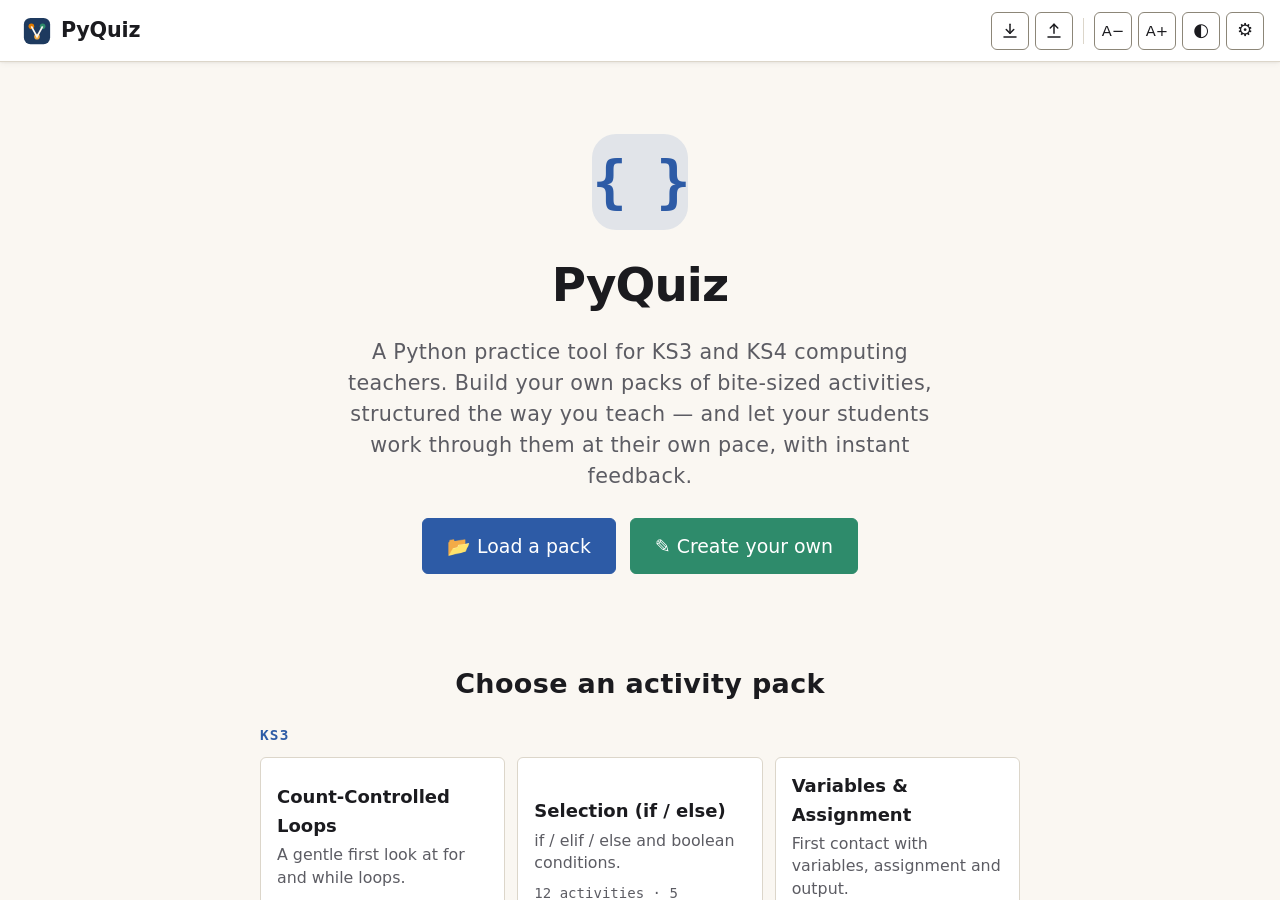
==== commit a8a09bac: "Bug fixes" ====
--- a/student/index.html
+++ b/student/index.html
@@ -25,12 +25,17 @@
     </a>
     <span class="topbar-pack-title" id="pack-title"></span>
     <span class="topbar-spacer" aria-hidden="true"></span>
-    <div class="right">
-      <button class="btn icon mobile-hide" id="size-down" aria-label="Decrease text size" title="Smaller text">A−</button>
-      <button class="btn icon mobile-hide" id="size-up" aria-label="Increase text size" title="Larger text">A+</button>
+    <div class="right toolbar">
+      <button class="btn icon" id="load-btn" aria-label="Load a pack" title="Load — open a .pyquiz pack from your computer">
+        <svg viewBox="0 0 24 24" width="18" height="18" fill="none" stroke="currentColor" stroke-width="2" stroke-linecap="round" stroke-linejoin="round" aria-hidden="true"><path d="M12 3v12"/><path d="M7 10l5 5 5-5"/><path d="M4 20h16"/></svg>
+      </button>
+      <button class="btn icon" id="export-btn" aria-label="Export progress" title="Export — download your progress">
+        <svg viewBox="0 0 24 24" width="18" height="18" fill="none" stroke="currentColor" stroke-width="2" stroke-linecap="round" stroke-linejoin="round" aria-hidden="true"><path d="M12 15V3"/><path d="M7 8l5-5 5 5"/><path d="M4 20h16"/></svg>
+      </button>
+      <span class="toolbar-sep" aria-hidden="true"></span>
+      <button class="btn icon icon-sm mobile-hide" id="size-down" aria-label="Decrease text size" title="Smaller text">A−</button>
+      <button class="btn icon icon-sm mobile-hide" id="size-up" aria-label="Increase text size" title="Larger text">A+</button>
       <button class="btn icon mobile-hide" id="theme-btn" aria-label="Cycle theme" title="Cycle theme (default / dark / high contrast)">◐</button>
-      <button class="btn icon" id="export-btn" aria-label="Export progress" title="Export progress">⤓</button>
-      <button class="btn primary" id="load-btn" aria-label="Load a pack" title="Load a .pyquiz pack from your computer"><span class="btn-icon" aria-hidden="true">📂</span><span class="btn-label"> Load pack</span></button>
       <button class="btn icon" id="settings-btn" aria-label="Open settings" title="Settings">⚙</button>
     </div>
   </header>
--- a/student/css/css__base.css
+++ b/student/css/css__base.css
@@ -202,25 +202,30 @@
 .topbar-pack-title { color: var(--muted); font-size: 0.95em; overflow: hidden; text-overflow: ellipsis; white-space: nowrap; min-width: 0; }
 .topbar-spacer { flex: 1 1 auto; }
 
+/* Toolbar: every button the same 38px square; A−/A+ slightly smaller text.
+   Matches the teacher tool so both apps share one icon language. */
+.toolbar .btn.icon {
+  width: 38px; height: 38px; min-width: 38px; min-height: 38px;
+  padding: 0; display: inline-flex; align-items: center; justify-content: center;
+}
+.toolbar .btn.icon svg { display: block; }
+.toolbar .btn.icon.icon-sm { font-size: 0.82em; }
+.toolbar-sep { width: 1px; height: 26px; background: var(--border); margin: 0 4px; display: inline-block; }
+
 /* When no pack is loaded (welcome / loading screen) the burger menus
    are meaningless — there are no panes to toggle — so hide them
    entirely. Class is set on <body> in showLoader() and cleared when a
    pack loads. */
 body.welcome-mode .topbar .burger { display: none; }
 
-/* Narrow-screen topbar — phones and small tablets in portrait. Strip
-   the topbar down to the essentials: Export, Load pack (icon only),
-   Settings, then the right burger. The size +/- and theme toggle
-   icons hide; the "Load pack" label collapses to just the 📂 icon. */
+/* Narrow-screen topbar — phones and small tablets in portrait. The
+   size +/- and theme toggle icons hide; the icon buttons stay. */
 @media (max-width: 640px) {
   .topbar { padding: 8px 10px; gap: 8px; }
   .topbar h1 { font-size: 1em; min-width: 0; }
   .topbar .meta { display: none; }
   .topbar .right { gap: 4px; }
   .topbar .right .mobile-hide { display: none; }
-  .topbar .right #load-btn .btn-label { display: none; }
-  .topbar .right #load-btn { padding: 6px 10px; font-size: 1.05em; line-height: 1; }
-  .topbar-gap { width: 6px; }
   .topbar .btn.icon { padding: 6px 9px; min-width: 38px; min-height: 38px; }
   .topbar .burger { padding: 6px 9px; min-width: 38px; min-height: 38px; }
 }
@@ -305,12 +310,18 @@
 }
 .task-list-footer {
   /* Sticky footer area below the scroll region. Used by the teacher
-     tool for the "+ Add activity" button; the student tool currently
-     has no footer content but the structure is shared. */
+     tool for the "+ Add activity" button; in the student tool it holds
+     the score + progress. Its min-height matches the collapsed Help
+     summary in the Properties panel so the two bottom strips line up. */
   flex-shrink: 0;
-  padding: 10px 12px;
+  padding: 10px 16px;
   border-top: 1px solid var(--border);
   background: var(--pane);
+  min-height: 64px;
+  display: flex;
+  flex-direction: column;
+  justify-content: center;
+  box-sizing: border-box;
 }
 /* The side panel is laid out as a flex column with two visible regions:
    the .feedback-stack (flex: 1, scrollable) and .help-section
@@ -519,6 +530,25 @@
   overflow: hidden; text-overflow: ellipsis; white-space: nowrap;
 }
 .status.not_started { background: var(--panel); color: var(--muted); }
+/* Challenges get a distinct square, light-blue badge so the "now build it"
+   tasks stand out from the round-numbered investigate/modify activities. */
+.status.status-challenge {
+  border-radius: 6px;
+  background: #DCEAF7;
+  color: #1E3A5F;
+  border-color: #9DBFE0;
+}
+[data-theme="dark"] .status.status-challenge {
+  background: #1F3A5E;
+  color: #CFE0F2;
+  border-color: #3C6196;
+}
+[data-theme="hc"] .status.status-challenge {
+  background: var(--bg);
+  color: var(--accent);
+  border: 2px solid var(--accent);
+  border-radius: 4px;
+}
 .status.in_progress { background: #FFF1D6; color: var(--warn); border-color: var(--warn); }
 .status.correct    { background: #E2F1E8; color: var(--ok);   border-color: var(--ok); }
 .status.incorrect  { background: #FCE4E6; color: var(--bad);  border-color: var(--bad); }
@@ -964,41 +994,52 @@
   outline: 2px solid var(--focus);
   outline-offset: 2px;
 }
-/* Inline radio group for 2-3-option settings (theme, motion, font…). */
+/* Segmented control for 2-3-option settings (theme, motion, font…). The
+   options sit flush against each other as connected rectangles — no radio
+   dots, no gaps — so they read as a single switch. Only the outer corners
+   of the group are rounded. */
 .radio-group {
-  display: flex; gap: 8px; flex-wrap: wrap;
+  display: inline-flex; flex-wrap: wrap;
   flex: 0 1 auto;
+  border: 1px solid var(--border-strong);
+  border-radius: var(--radius);
+  overflow: hidden;
 }
 .radio-option {
-  display: inline-flex; align-items: center; gap: 6px;
-  padding: 5px 10px;
-  border: 1px solid var(--border-strong);
-  border-radius: 999px;
+  display: inline-flex; align-items: center; justify-content: center;
+  padding: 6px 14px;
+  border: 0;
+  border-left: 1px solid var(--border-strong);
+  border-radius: 0;
   background: var(--panel);
   cursor: pointer;
   font-size: 0.88em;
   user-select: none;
-  transition: background-color 0.12s ease, border-color 0.12s ease;
+  transition: background-color 0.12s ease, color 0.12s ease;
   white-space: nowrap;
 }
+.radio-option:first-child { border-left: 0; }
+/* Hide the radio dot entirely — the highlighted segment shows the choice. */
 .radio-option input[type="radio"] {
-  margin: 0;
-  accent-color: var(--accent);
+  position: absolute;
+  opacity: 0;
+  width: 0; height: 0;
+  margin: 0; pointer-events: none;
 }
 .radio-option:hover {
   background: var(--panel-2);
-  border-color: var(--accent);
 }
 .radio-option:has(input:checked) {
-  background: color-mix(in srgb, var(--accent) 16%, var(--panel));
-  border-color: var(--accent);
-  color: var(--fg);
+  background: var(--accent);
+  color: var(--accent-fg);
+  font-weight: 600;
 }
 @supports not (selector(:has(*))) {
   .radio-option input[type="radio"]:checked + span { font-weight: 600; }
 }
 [data-theme="dark"] .radio-option:has(input:checked) {
-  background: #1F3A5E;
+  background: var(--accent);
+  color: var(--accent-fg);
 }
 
 .modal .field-row select,
@@ -1119,9 +1160,10 @@
 .help-section > summary {
   list-style: none;
   cursor: pointer;
-  /* Extra top padding so the disclosure triangle has breathing room
-     from the divider line above. Also keeps the rotated triangle (▼)
-     fully visible when the section is open instead of clipping. */
+  /* Min-height matches the Activities score footer so the two bottom
+     strips line up across the panels. */
+  min-height: 63px;
+  box-sizing: border-box;
   padding: 16px 0 14px;
   font-weight: 600;
   font-size: 0.95em;
--- a/student/css/css__activities.css
+++ b/student/css/css__activities.css
@@ -232,7 +232,10 @@
 .trace-table-wrap { overflow: auto; }
 .trace-table {
   border-collapse: collapse;
-  margin-top: 10px;
+  /* Centre the table when it's narrower than the pane; margin:auto on a
+     block-level table centres it without clipping the left edge when it's
+     wide enough to scroll. */
+  margin: 10px auto 0;
   background: var(--panel);
 }
 .trace-table th, .trace-table td {
@@ -896,12 +899,13 @@
   left: 50%;
   transform: translate(-50%, -50%);
   /* Perfectly round, sized for a tap target (28px) but visually
-     compact. Uses the accent colour so it reads as an action. */
+     compact. Uses a darker shade of the code-block background (rather
+     than the navy accent) so it reads as a subtle inline control. */
   width: 28px;
   height: 28px;
   border-radius: 50%;
-  background: var(--accent);
-  color: var(--accent-fg, #FFFFFF);
+  background: var(--border-strong);
+  color: #FFFFFF;
   border: 2px solid var(--panel);
   display: flex;
   align-items: center;
@@ -917,11 +921,14 @@
      pop in jarringly. */
   opacity: 0;
   pointer-events: none;
-  transition: opacity 0.12s ease, transform 0.12s ease;
+  transition: opacity 0.12s ease, transform 0.12s ease, background-color 0.12s ease;
   z-index: 5;
 }
-.stb-add-plus-top    { top: 0; }
-.stb-add-plus-bottom { top: 100%; }
+/* The two circles straddle the gap BETWEEN lines. `+top` centres on the
+   block's top edge, `+bottom` on the bottom edge. A small upward nudge
+   sits them visually in the middle of the inter-line gap. */
+.stb-add-plus-top    { top: -3px; }
+.stb-add-plus-bottom { top: calc(100% - 3px); }
 
 /* Hovering or focusing the block reveals BOTH circles for that
    block — top and bottom. Hovering a circle directly also keeps it
@@ -938,28 +945,43 @@
   /* A subtle lift on direct hover signals "this exact circle is
      active" when both are visible. */
   transform: translate(-50%, -50%) scale(1.1);
+  background: var(--muted);
   outline: none;
 }
-
-/* The inserted line — visually distinct (light-green tint) so the
-   student can see exactly what they've added. */
+/* High-contrast theme: border-strong is bright yellow, so use the accent
+   border + dark glyph instead of white-on-yellow. */
+[data-theme="hc"] .stb-add-plus {
+  background: var(--bg);
+  color: var(--accent);
+  border: 2px solid var(--accent);
+}
+[data-theme="hc"] .stb-add-plus:hover,
+[data-theme="hc"] .stb-add-plus:focus-visible {
+  background: var(--accent);
+  color: var(--bg);
+}
+
+/* The inserted line — visually distinct (neutral, editing state) so the
+   student can see what they've added. It turns green/red only once the
+   activity is marked, via the .mark-ok / .mark-bad classes (same as the
+   spot-the-bug / modify in-place fix lines). */
 .stb-line-inserted {
-  background: #E8F5E9;
-  border-left: 3px solid var(--ok);
+  background: var(--panel-2);
+  border-left: 3px solid var(--accent);
   display: flex;
   align-items: center;
   gap: 6px;
   padding: 4px 8px;
 }
 .stb-ln-new {
-  color: var(--ok);
+  color: var(--accent);
   font-weight: 600;
 }
 .stb-add-input {
   flex: 1 1 0;
   font-family: var(--font-mono);
   background: transparent;
-  border: 1px solid var(--ok);
+  border: 1px solid var(--border-strong);
   border-radius: var(--radius);
   padding: 4px 6px;
   color: var(--fg);
@@ -1082,8 +1104,8 @@
 
 /* Dark / HC theme adjustments. */
 [data-theme="dark"] .stb-line-inserted {
-  background: #1F3A28;
-  border-left-color: var(--ok);
+  background: var(--panel-2);
+  border-left-color: var(--accent);
 }
 [data-theme="dark"] .stb-remove-bin {
   background: #3D1F23;
@@ -1094,9 +1116,9 @@
 }
 [data-theme="hc"] .stb-line-inserted {
   background: var(--bg);
-  border-left: 3px solid var(--ok);
-  border-top: 1px solid var(--ok);
-  border-bottom: 1px solid var(--ok);
+  border-left: 3px solid var(--accent);
+  border-top: 1px solid var(--accent);
+  border-bottom: 1px solid var(--accent);
 }
 [data-theme="hc"] .stb-add-plus {
   background: var(--bg);
@@ -1164,10 +1186,49 @@
   padding: 4px 6px;
 }
 .testing-table .testing-type {
-  min-width: 110px;
-}
+  min-width: 130px;
+}
+/* Cells the student must fill get a subtle tinted background + accent
+   left edge so it's obvious which boxes are theirs to complete. */
+.testing-table td.testing-fill {
+  background: color-mix(in srgb, var(--accent) 9%, var(--panel));
+  box-shadow: inset 3px 0 0 var(--accent);
+}
+.testing-table td.testing-fill input,
+.testing-table td.testing-fill select { width: 100%; box-sizing: border-box; }
+@supports not (background: color-mix(in srgb, red, blue)) {
+  .testing-table td.testing-fill { background: rgba(45,91,166,0.08); }
+}
+[data-theme="hc"] .testing-table td.testing-fill {
+  background: var(--bg);
+  box-shadow: inset 4px 0 0 var(--accent);
+}
+/* Expected output renders as preformatted text so multi-line program
+   output (e.g. several printed lines) shows correctly rather than running
+   together on one line. */
+.testing-table .testing-output {
+  margin: 0;
+  padding: 4px 6px;
+  font-family: var(--code-font, ui-monospace, monospace);
+  font-size: 0.92em;
+  white-space: pre-wrap;
+  text-align: left;
+}
+.testing-table .testing-out-empty { color: var(--muted); }
 .testing-table .cell-ok { background: rgba(46, 139, 87, 0.15); }
 .testing-table .cell-bad { background: rgba(177, 42, 56, 0.15); }
+/* A short legend above the table telling the student to complete the
+   tinted cells. */
+.testing-fill-note {
+  margin: 8px 0 0; font-size: 0.9em; color: var(--muted);
+  display: flex; align-items: center; gap: 8px;
+}
+.testing-fill-note .swatch {
+  display: inline-block; width: 14px; height: 14px; border-radius: 3px;
+  background: color-mix(in srgb, var(--accent) 9%, var(--panel));
+  box-shadow: inset 3px 0 0 var(--accent);
+  border: 1px solid var(--border);
+}
 
 /* --- follow-up reflection --- */
 .activity-followup {
@@ -1194,13 +1255,20 @@
 
 /* --- flowchart activity --- */
 .flowchart-activity {
-  overflow-x: auto;
+  overflow: auto;
   padding: 8px 0;
-}
+  scrollbar-width: none;
+  -ms-overflow-style: none;
+}
+.flowchart-activity::-webkit-scrollbar { width: 0; height: 0; display: none; }
+/* When the chart is bigger than the viewport the student drags the
+   background to move around (grab-to-pan) instead of using scrollbars. */
+.flowchart-activity.fc-pannable { cursor: grab; }
+.flowchart-activity.fc-pannable.fc-panning { cursor: grabbing; }
 .flowchart-svg {
-  /* Natural size — the parent .flowchart-activity has overflow-x:auto so
-     wider charts get a horizontal scrollbar instead of shrinking. This
-     keeps the blank inputs comfortably tappable on narrow screens. */
+  /* Natural size — the activity pans (grab-to-drag) when the chart is wider
+     or taller than the viewport, so blanks stay comfortably tappable
+     without shrinking the chart. */
   display: block;
 }
 .fc-shape {
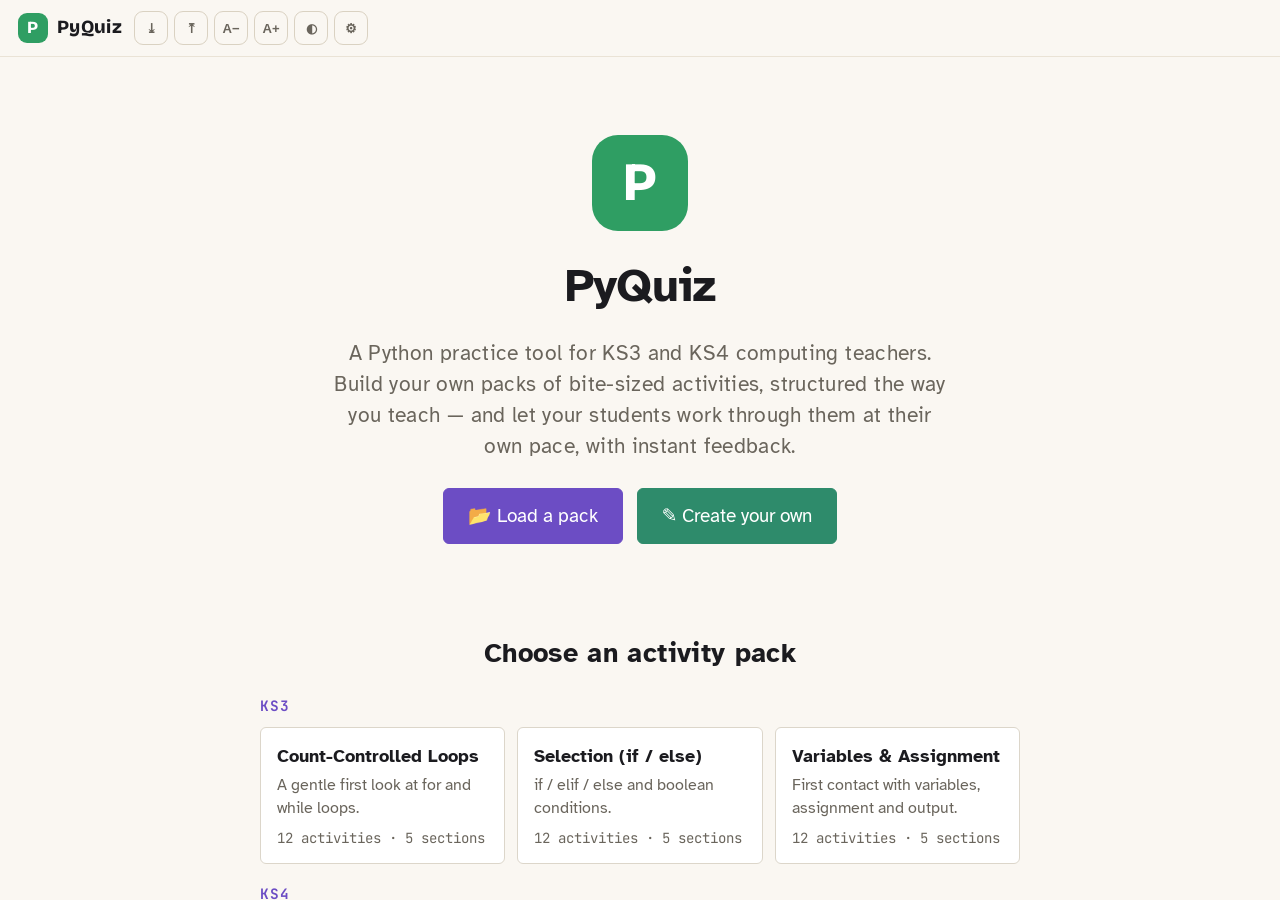
==== commit 733cf0aa: "New Student UI" ====
--- a/student/index.html
+++ b/student/index.html
@@ -6,6 +6,9 @@
 <meta name="color-scheme" content="light">
 <meta name="application-name" content="PyQuiz — Student">
 <title>PyQuiz — Student</title>
+<link rel="preconnect" href="https://fonts.googleapis.com">
+<link rel="preconnect" href="https://fonts.gstatic.com" crossorigin>
+<link href="https://fonts.googleapis.com/css2?family=Atkinson+Hyperlegible:wght@400;700&family=Bricolage+Grotesque:opsz,wght@12..96,600;12..96,700;12..96,800&family=JetBrains+Mono:wght@400;500;700&display=swap" rel="stylesheet">
 
 <link rel="stylesheet" href="css/css__base.css">
 <link rel="stylesheet" href="css/css__activities.css">
@@ -13,81 +16,88 @@
 <body>
 <div class="skip"><a href="#main-region" class="skip-link">Skip to main content</a></div>
 
-<div class="app">
-  <header class="topbar" role="banner">
-    <a href="../index.html" class="brand-link" aria-label="PyQuiz home" title="Back to the PyQuiz home page">
-      <svg class="brand-mark" viewBox="0 0 32 32" width="30" height="30" fill="none" aria-hidden="true">
-        <rect x="2" y="2" width="28" height="28" rx="7" fill="#1E3A5F"/>
-        <circle cx="10" cy="11" r="3" fill="#E07A00"/><circle cx="22" cy="11" r="3" fill="#2E8B6B"/><circle cx="16" cy="22" r="3" fill="#F4A93C"/>
-        <path d="M10 11 L16 22 L22 11" stroke="#FAF7F2" stroke-width="1.8" fill="none"/>
-      </svg>
-      <span class="brand-word">PyQuiz</span>
+<div class="app sk">
+  <header class="sk-top" role="banner">
+    <a href="../index.html" class="sk-brand" aria-label="PyQuiz home" title="Back to the PyQuiz home page">
+      <span class="mark" aria-hidden="true">P</span><span class="bn">PyQuiz</span>
     </a>
-    <span class="topbar-pack-title" id="pack-title"></span>
-    <span class="topbar-spacer" aria-hidden="true"></span>
-    <div class="right toolbar">
-      <button class="btn icon" id="load-btn" aria-label="Load a pack" title="Load — open a .pyquiz pack from your computer">
-        <svg viewBox="0 0 24 24" width="18" height="18" fill="none" stroke="currentColor" stroke-width="2" stroke-linecap="round" stroke-linejoin="round" aria-hidden="true"><path d="M12 3v12"/><path d="M7 10l5 5 5-5"/><path d="M4 20h16"/></svg>
-      </button>
-      <button class="btn icon" id="export-btn" aria-label="Export progress" title="Export — download your progress">
-        <svg viewBox="0 0 24 24" width="18" height="18" fill="none" stroke="currentColor" stroke-width="2" stroke-linecap="round" stroke-linejoin="round" aria-hidden="true"><path d="M12 15V3"/><path d="M7 8l5-5 5 5"/><path d="M4 20h16"/></svg>
-      </button>
-      <span class="toolbar-sep" aria-hidden="true"></span>
-      <button class="btn icon icon-sm mobile-hide" id="size-down" aria-label="Decrease text size" title="Smaller text">A−</button>
-      <button class="btn icon icon-sm mobile-hide" id="size-up" aria-label="Increase text size" title="Larger text">A+</button>
-      <button class="btn icon mobile-hide" id="theme-btn" aria-label="Cycle theme" title="Cycle theme (default / dark / high contrast)">◐</button>
-      <button class="btn icon" id="settings-btn" aria-label="Open settings" title="Settings">⚙</button>
+    <div class="sk-carousel">
+      <button class="sk-nav" id="nav-prev" data-dir="-1" aria-label="Previous activity">←</button>
+      <div class="sk-dock" id="dock"><div class="sk-tape" id="tape" role="tablist" aria-label="Activities"></div></div>
+      <button class="sk-nav" id="nav-next" data-dir="1" aria-label="Next activity">→</button>
+    </div>
+    <span class="topbar-pack-title sr-only" id="pack-title"></span>
+    <div class="sk-tools">
+      <button class="sk-ico" id="load-btn" aria-label="Load a pack" title="Load — open a .pyquiz pack">⤓</button>
+      <button class="sk-ico" id="export-btn" aria-label="Export progress" title="Export — download your progress">⤒</button>
+      <button class="sk-ico" id="size-down" aria-label="Decrease text size" title="Smaller text">A−</button>
+      <button class="sk-ico" id="size-up" aria-label="Increase text size" title="Larger text">A+</button>
+      <button class="sk-ico" id="theme-btn" aria-label="Cycle theme" title="Cycle theme">◐</button>
+      <button class="sk-ico" id="settings-btn" aria-label="Open settings" title="Settings">⚙</button>
     </div>
   </header>
   <div id="storage-banner" class="banner" hidden></div>
   <div id="error-banner" class="banner error" hidden></div>
-  <div id="layout" class="layout">
-    <nav class="task-list" id="task-list" aria-label="Activities">
-      <button class="pane-rail" id="tl-rail" aria-label="Expand activities" title="Expand activities">
-        <span class="pane-rail-icon" aria-hidden="true">⇥</span>
-        <span class="pane-rail-label">Activities</span>
-      </button>
-      <div class="pane-inner">
-        <div class="pane-head">
-          <h2 class="pane-section-title">Activities</h2>
-          <button class="pane-collapse-btn" id="tl-collapse" aria-label="Collapse activities" title="Collapse panel">
-            <svg viewBox="0 0 24 24" width="18" height="18" fill="none" stroke="currentColor" stroke-width="2" stroke-linecap="round" stroke-linejoin="round" aria-hidden="true"><rect x="3" y="4" width="18" height="16" rx="2"/><path d="M9 4v16"/><path d="M15 9l-3 3 3 3"/></svg>
-          </button>
+
+  <div class="sk-body" id="bodyEl">
+    <aside class="sk-drawer" id="side-panel" aria-label="Activity details">
+      <div class="sk-dh">
+        <button class="sk-tagbtn" id="tagbtn" title="What is this activity?"><span id="tagtext">activity</span></button>
+        <div class="sk-tools-m">
+          <button class="sk-ico" id="load-btn-m" aria-label="Load a pack" title="Load a pack">⤓</button>
+          <button class="sk-ico" id="size-down-m" aria-label="Decrease text size" title="Smaller text">A−</button>
+          <button class="sk-ico" id="size-up-m" aria-label="Increase text size" title="Larger text">A+</button>
+          <button class="sk-ico" id="theme-btn-m" aria-label="Cycle theme" title="Cycle theme">◐</button>
+          <button class="sk-ico" id="settings-btn-m" aria-label="Open settings" title="Settings">⚙</button>
         </div>
-        <div class="task-list-scroll">
-          <ol id="task-ol"></ol>
-        </div>
-        <div class="task-list-footer" id="task-list-footer">
-          <div class="task-list-footer-row">
-            <span class="task-list-score-label">Score</span>
-            <span class="task-list-score" id="score" aria-label="Score">0 / 0</span>
-          </div>
-          <div class="task-list-progress" aria-hidden="true">
-            <div class="task-list-progress-fill" id="task-list-progress-fill"></div>
-          </div>
-        </div>
+        <button class="sk-collapse" id="collapse" aria-label="Hide panel" title="Hide panel">‹</button>
       </div>
-    </nav>
-    <main class="main" id="main-region" tabindex="-1"></main>
-    <aside class="side-panel" id="side-panel" aria-label="Help and feedback">
-      <button class="pane-rail" id="sp-rail" aria-label="Expand properties" title="Expand properties">
-        <span class="pane-rail-icon" aria-hidden="true">⇤</span>
-        <span class="pane-rail-label">Properties</span>
-      </button>
-      <div class="pane-inner">
-        <div class="pane-head">
-          <h2 class="pane-section-title">Properties</h2>
-          <button class="pane-collapse-btn" id="sp-collapse" aria-label="Collapse properties" title="Collapse panel">
-            <svg viewBox="0 0 24 24" width="18" height="18" fill="none" stroke="currentColor" stroke-width="2" stroke-linecap="round" stroke-linejoin="round" aria-hidden="true"><rect x="3" y="4" width="18" height="16" rx="2"/><path d="M15 4v16"/><path d="M9 9l3 3-3 3"/></svg>
-          </button>
-        </div>
-        <div class="side-panel-body" id="side-panel-body"></div>
+      <div class="sk-score" id="sk-score" aria-label="Pack progress">
+        <div class="sk-score-track" id="sk-score-track"></div>
+        <span class="sk-score-num" id="sk-score-num">0/0</span>
       </div>
+      <div class="sk-tabs" role="tablist">
+        <button class="sk-tab active" data-pane="brief" role="tab" aria-selected="true">Brief</button>
+        <button class="sk-tab" data-pane="fb" role="tab" aria-selected="false">Feedback <span class="sk-tabdot" id="fb-dot" hidden></span></button>
+      </div>
+      <div class="sk-tbody" id="side-panel-body"></div>
     </aside>
+
+    <button class="sk-handle" id="handle" title="Show details" aria-label="Show details"><b>›</b><span class="vl">Details</span></button>
+    <main class="sk-work" id="main-region" tabindex="-1" aria-label="Activity"></main>
   </div>
+
+  <footer class="sk-bar">
+    <div class="sk-left">
+      <button class="sk-sec info" id="info-btn"><span class="bi">ⓘ</span><span class="txt">Info</span></button>
+      <button class="sk-sec" id="reset-btn"><span class="bi">↺</span><span class="txt">Reset</span></button>
+      <button class="sk-sec hint" id="hint-btn"><span class="bi">💡</span><span class="txt">Hint</span></button>
+      <button class="sk-sec soln" id="soln-btn" title="Hold to reveal"><span class="fill" id="soln-fill"></span><span class="bi">🔑</span><span class="txt">Solution</span></button>
+    </div>
+    <button class="sk-check" id="check-btn">Check ✓</button>
+  </footer>
+
+  <!-- hidden compatibility nodes kept in sync by the engine -->
+  <ol id="task-ol" hidden aria-hidden="true"></ol>
+  <span class="sr-only"><span id="score">0 / 0</span><span id="task-list-progress-fill"></span></span>
+
+  <div id="notes"></div>
+
+  <div class="sk-scrim" id="help-scrim"><div class="sk-modal" role="dialog" aria-modal="true" aria-labelledby="help-title">
+    <div class="mh"><span class="badge" id="help-icon">📋</span><div><div class="sub">How this activity works</div><h2 id="help-title">Activity</h2></div><button class="x" data-sk-close aria-label="Close">✕</button></div>
+    <div id="help-body"></div>
+  </div></div>
+
+  <div class="sk-scrim" id="info-scrim"><div class="sk-modal" role="dialog" aria-modal="true" aria-labelledby="info-title">
+    <div class="mh"><span class="badge">📚</span><div><div class="sub">About this collection</div><h2 id="info-title">Pack</h2></div><button class="x" data-sk-close aria-label="Close">✕</button></div>
+    <div id="info-body"></div>
+  </div></div>
+
   <span class="live" aria-live="polite" id="live-polite"></span>
   <span class="live" aria-live="assertive" id="live-assert"></span>
 </div>
+
+<link rel="stylesheet" href="css/style-03.css">
 
 <!--
   Script load order matters. Each layer depends on those above it.
--- a/student/css/css__base.css
+++ b/student/css/css__base.css
@@ -15,13 +15,13 @@
   --panel: #FFFFFF;
   --panel-2: #F3EFE6;
   --fg: #1B1B1F;
-  --muted: #5C5C63;
+  --muted: #6A655C;
   --border: #DCD6CA;
   --border-strong: #8C8678;
-  --accent: #2D5BA6;
+  --accent: #6C4DC4;          /* mockup "select" purple */
   --accent-fg: #FFFFFF;
-  --ok: #1E6E3C;
-  --bad: #B12A38;
+  --ok: #2F9E63;
+  --bad: #C2452F;
   --warn: #8A5A00;
   --focus: #E07A00;
   --code-bg: #F0EBDC;
@@ -36,7 +36,17 @@
   --fs: 18px;
   --letter: 0.02em;
   --font-body: "Atkinson Fallback", "Atkinson Hyperlegible", system-ui, -apple-system, "Segoe UI", "Open Sans", Verdana, sans-serif;
-  --font-mono: ui-monospace, "Cascadia Mono", "SF Mono", "Source Code Pro", Consolas, monospace;
+  --font-display: "Bricolage Grotesque", var(--font-body);
+  --font-mono: "JetBrains Mono", ui-monospace, "Cascadia Mono", "SF Mono", "Source Code Pro", Consolas, monospace;
+
+  /* ---- "skin" palette (retrofit shell chrome) ---- */
+  --sk-paper:#FFFDF8; --sk-line:#EAE3D6; --sk-line2:#DAD2C2;
+  --sk-green:#2F9E63; --sk-green-ink:#1E6B43; --sk-green-soft:#E5F4EB;
+  --sk-red:#C2452F; --sk-red-soft:#FBEAE6;
+  --sk-sel:#6C4DC4; --sk-sel-ink:#523499; --sk-sel-soft:#EEE8FA; --sk-sel-line:#D9CCF2;
+  --sk-amber:#D9A93B; --sk-amber-soft:#FBF3DD; --sk-amber-ink:#7A5B11;
+  --sk-shadow:0 1px 2px rgba(40,30,10,.05),0 16px 40px -26px rgba(40,30,10,.3);
+  --sk-pw:300px;
 }
 
 /* HIGH CONTRAST: yellow on black, real contrast not pastel */
@@ -1233,15 +1243,15 @@
   gap: 14px;
 }
 .welcome-logo {
-  font-family: var(--font-mono);
-  font-size: 3.2em;
-  font-weight: 700;
-  color: var(--accent);
-  background: color-mix(in srgb, var(--accent) 12%, transparent);
+  font-family: var(--font-display);
+  font-size: 3em;
+  font-weight: 800;
+  color: #FFFFFF;
+  background: var(--sk-green);
   width: 96px; height: 96px;
-  border-radius: 24px;
+  border-radius: 26px;
   display: flex; align-items: center; justify-content: center;
-  letter-spacing: -0.05em;
+  letter-spacing: 0;
   margin-bottom: 4px;
 }
 @supports not (background: color-mix(in srgb, red, blue)) {
--- a/student/css/css__activities.css
+++ b/student/css/css__activities.css
@@ -1606,7 +1606,13 @@
 /* --- locked activity body (out of attempts / already correct) --- */
 .activity-body.activity-locked {
   opacity: 0.95;
-}
+  /* Block ALL interaction once an activity is terminal (correct or failed)
+     — covers clickable non-form elements (parsons blocks, cloze chips,
+     spot-the-bug lines, MC options) that el.disabled can't reach. */
+  pointer-events: none;
+}
+/* …but keep the window title bar usable so students can still copy the code. */
+.activity-body.activity-locked .sk-winbar { pointer-events: auto; }
 .activity-body.activity-locked input:disabled,
 .activity-body.activity-locked select:disabled,
 .activity-body.activity-locked textarea:disabled {
--- a/student/css/style-03.css
+++ b/student/css/style-03.css
@@ -0,0 +1,279 @@
+/* ============================================================
+   RETROFIT SHELL ("skin") — carousel top, drawer, work area,
+   bottom bar, post-it notes, modals. Engine + activity renderers
+   are unchanged; this only restyles the chrome around #main-region.
+   ============================================================ */
+.sr-only{position:absolute!important;width:1px;height:1px;padding:0;margin:-1px;overflow:hidden;clip:rect(0 0 0 0);white-space:nowrap;border:0}
+body{font-family:var(--font-body);background:var(--bg);color:var(--fg);margin:0;overflow:hidden}
+.app.sk{display:flex;flex-direction:column;height:100vh;height:100dvh;min-height:0}
+
+/* ---- top ---- */
+.sk-top{display:flex;align-items:center;gap:12px;padding:11px 18px;border-bottom:1px solid var(--sk-line);background:var(--bg);flex:none}
+.sk-brand{display:flex;align-items:center;gap:9px;font-family:var(--font-display);font-weight:800;font-size:1.16rem;flex:none;text-decoration:none;color:var(--fg)}
+.sk-brand .mark{width:30px;height:30px;border-radius:9px;background:var(--sk-green);color:#fff;display:grid;place-items:center;font-size:17px;font-family:var(--font-display)}
+.sk-carousel{flex:1;display:flex;align-items:center;justify-content:center;gap:6px;min-width:0}
+.sk-nav{flex:none;width:34px;height:38px;border-radius:10px;border:1px solid var(--sk-line2);background:var(--panel-2);display:grid;place-items:center;font-size:1.1rem;color:var(--fg)}
+.sk-nav:hover{background:var(--sk-sel-soft);border-color:var(--sk-sel-line);color:var(--sk-sel)}
+.sk-dock{flex:0 1 540px;display:flex;align-items:center;overflow:hidden;position:relative;min-width:0}
+.sk-tape{display:flex;flex:none;align-items:center;gap:11px;padding:12px 0;will-change:transform;transition:transform .45s cubic-bezier(.2,.85,.25,1)}
+.sk-tok{flex:none;height:38px;min-width:38px;border-radius:999px;display:flex;align-items:center;justify-content:center;background:var(--sk-paper);border:1px solid var(--sk-line2);color:var(--muted);font-weight:700;font-size:.9rem;position:relative;cursor:pointer;transition:background .3s,color .3s,border-color .3s,box-shadow .3s,transform .42s cubic-bezier(.2,.85,.25,1)}
+.sk-tok .num{display:grid;place-items:center;width:30px;height:30px;flex:none}
+.sk-tok .lab{max-width:0;overflow:hidden;white-space:nowrap;opacity:0;font-family:var(--font-display);font-weight:700;font-size:.95rem;transition:max-width .3s ease .12s,opacity .3s ease .12s,margin-left .3s ease .12s}
+.sk-tok:hover{background:var(--sk-sel-soft);border-color:var(--sk-sel-line)}
+.sk-tok.done{background:var(--sk-green-soft);border-color:#BCE0CC;color:var(--sk-green-ink)}
+.sk-tok.failed{background:var(--sk-red-soft);border-color:#EBC4BB;color:#8E2C1B}
+.sk-tok.current{background:var(--sk-sel);border-color:var(--sk-sel);color:#fff;padding:0 20px 0 6px;z-index:6;box-shadow:0 4px 12px -4px rgba(108,77,196,.5)}
+.sk-tok.current .num{background:rgba(255,255,255,.24);border-radius:50%;width:32px;height:32px;font-size:1rem}
+.sk-tok.current .lab{max-width:280px;opacity:1;margin-left:10px;font-size:1.12rem}
+.sk-tools{flex:none;display:flex;gap:6px}
+.sk-tools-m{display:none}
+.sk-ico{width:34px;height:34px;border-radius:9px;border:1px solid var(--sk-line2);background:var(--bg);display:grid;place-items:center;color:var(--muted);font-weight:700;font-size:.82rem;cursor:pointer}
+.sk-ico:hover{border-color:var(--sk-sel);color:var(--sk-sel)}
+
+/* ---- body ---- */
+.sk-body{flex:1;display:grid;grid-template-columns:var(--sk-pw) 1fr;min-height:0;position:relative;transition:grid-template-columns .32s cubic-bezier(.3,.8,.3,1)}
+.sk-body.collapsed{--sk-pw:0px}
+.sk-drawer{position:relative;border-right:1px solid var(--sk-line);background:var(--sk-paper);overflow:hidden;display:flex;flex-direction:column}
+.sk-dh{padding:15px 16px 6px;min-width:var(--sk-pw);display:flex;align-items:center;gap:8px}
+.sk-tagbtn{display:inline-flex;align-items:center;gap:7px;height:34px;font-family:var(--font-mono);font-size:.62rem;letter-spacing:.14em;text-transform:uppercase;font-weight:700;padding:0 12px;border-radius:8px;background:var(--sk-sel-soft);color:var(--sk-sel-ink);border:1px solid var(--sk-sel-line);cursor:pointer}
+.sk-tagbtn:hover{background:#E6DCF7}
+.sk-collapse{margin-left:auto;width:34px;height:34px;border-radius:9px;border:1px solid var(--sk-line2);background:var(--bg);color:var(--muted);display:grid;place-items:center;font-size:1rem;cursor:pointer}
+.sk-collapse:hover{border-color:var(--sk-sel);color:var(--sk-sel)}
+.sk-score{display:flex;align-items:center;gap:10px;padding:4px 16px 10px;min-width:var(--sk-pw)}
+.sk-score-track{flex:1;display:flex;gap:2px;height:8px;border-radius:999px;overflow:hidden;background:var(--sk-line)}
+.sk-score-track i{flex:1 1 0;background:var(--sk-line2)}
+.sk-score-track i.ok{background:var(--sk-green)}
+.sk-score-track i.bad{background:var(--sk-red)}
+.sk-score-num{flex:none;font-family:var(--font-mono);font-size:.72rem;font-weight:700;color:var(--muted);letter-spacing:.02em}
+.sk-tabs{display:flex;gap:2px;padding:8px 16px 0;min-width:var(--sk-pw);border-bottom:1px solid var(--sk-line)}
+.sk-tab{flex:1;padding:10px 6px;border:none;background:none;border-bottom:2px solid transparent;margin-bottom:-1px;color:var(--muted);font-weight:700;font-size:.88rem;display:flex;align-items:center;justify-content:center;gap:6px;cursor:pointer;font-family:inherit;border-radius:8px 8px 0 0}
+.sk-tab[data-pane="brief"]{background:var(--sk-amber-soft)}
+.sk-tab.active{color:var(--fg);border-color:var(--sk-sel)}
+.sk-tabdot{width:8px;height:8px;border-radius:50%;background:var(--sk-green)}
+.sk-tbody{flex:1;overflow:auto;padding:18px;min-width:var(--sk-pw)}
+.sk-pane{display:none}.sk-pane.show{display:block}
+.sk-plabel{font-family:var(--font-mono);font-size:.66rem;letter-spacing:.14em;text-transform:uppercase;color:var(--muted);font-weight:700;margin-bottom:8px}
+.sk-desc{font-size:1.02rem;line-height:1.6;margin:0}
+.sk-fb{border-radius:12px;padding:13px 15px;display:flex;gap:11px;align-items:flex-start;font-weight:700;background:var(--sk-green-soft);border:1px solid #BCE0CC;color:#1F5C3A}
+.sk-fb.bad{background:var(--sk-red-soft);border-color:#EBC4BB;color:#8E2C1B}
+.sk-fb .ic{width:26px;height:26px;border-radius:50%;flex:none;display:grid;place-items:center;color:#fff;background:var(--sk-green)}
+.sk-fb.bad .ic{background:var(--sk-red)}
+.sk-fb .sub{display:block;font-weight:400;font-size:.92rem;color:#2c6a47;margin-top:2px}
+.sk-fb.bad .sub{color:#8E2C1B}
+
+/* drawer handle (collapsed only) */
+.sk-handle{position:absolute;left:0;top:50%;transform:translateY(-50%);display:none;flex-direction:column;align-items:center;justify-content:center;gap:6px;width:30px;height:104px;border:1px solid var(--sk-sel-line);border-left:none;border-radius:0 14px 14px 0;background:var(--sk-sel-soft);color:var(--sk-sel);box-shadow:var(--sk-shadow);z-index:12;cursor:pointer}
+.sk-handle b{font-size:1.2rem;line-height:1}
+.sk-handle .vl{writing-mode:vertical-rl;font-family:var(--font-mono);font-size:.56rem;letter-spacing:.18em;text-transform:uppercase}
+.sk-handle:hover{background:#E4D8F6}
+.sk-body.collapsed .sk-handle{display:flex}
+
+/* ---- work area (hosts #main-region content) ---- */
+.sk-work{min-height:0;overflow:auto;padding:30px 28px;background-image:radial-gradient(rgba(70,50,15,.055) 1.2px,transparent 1.2px);background-size:24px 24px;transition:opacity .18s ease,transform .18s ease}
+/* "Re-load" swap effect used when Reset is pressed (mirrors the mockup). */
+.sk-work.sk-swap{opacity:0;transform:translateY(8px)}
+#side-panel-body{transition:opacity .18s ease,transform .18s ease}
+#side-panel-body.sk-swap{opacity:0;transform:translateY(8px)}
+
+/* ---- bottom bar ---- */
+.sk-bar{display:flex;align-items:center;gap:12px;padding:14px 20px;border-top:1px solid var(--sk-line);background:var(--bg);flex:none}
+.sk-left{display:flex;gap:10px}
+.sk-sec{height:50px;padding:0 18px;border-radius:13px;border:1.5px solid var(--sk-line2);background:var(--sk-paper);font-weight:700;display:flex;align-items:center;gap:8px;color:var(--fg);cursor:pointer;font-family:inherit}
+.sk-sec .bi{font-size:1.12rem;line-height:1}
+.sk-sec:hover{border-color:var(--fg)}
+.sk-sec.hint{color:var(--sk-amber-ink);background:var(--sk-amber-soft);border-color:#EBD9A3}
+.sk-sec.soln{color:var(--sk-sel-ink);background:var(--sk-sel-soft);border-color:var(--sk-sel-line);position:relative;overflow:hidden}
+.sk-sec.soln .fill{position:absolute;left:0;top:0;bottom:0;width:0;background:#B49CE4;z-index:0}
+.sk-sec.soln .bi,.sk-sec.soln .txt{position:relative;z-index:1}
+.sk-sec.info{color:var(--sk-sel-ink)}
+/* Info button is always collapsed to just the (i). */
+.sk-sec.info{width:50px;padding:0;justify-content:center;gap:0}
+.sk-sec.info .txt{display:none}
+.sk-sec:disabled{opacity:.42;cursor:not-allowed}
+.sk-sec.on{box-shadow:0 0 0 3px var(--sk-sel-soft)}
+.sk-check{margin-left:auto;height:50px;padding:0 34px;border-radius:13px;border:none;background:var(--sk-green);color:#fff;font-family:var(--font-display);font-weight:800;font-size:1.1rem;display:flex;align-items:center;gap:10px;box-shadow:0 8px 22px -10px rgba(47,158,99,.7);cursor:pointer}
+.sk-check:hover{background:var(--sk-green-ink)}
+.sk-check:disabled{opacity:.5;cursor:not-allowed}
+
+/* ---- post-it notes ---- */
+#notes{position:fixed;inset:0;z-index:30;pointer-events:none}
+.note{pointer-events:auto;position:absolute;width:268px;border-radius:6px;padding:14px 16px 16px;box-shadow:0 14px 30px -12px rgba(40,30,10,.5);transform:rotate(var(--rot,-2deg));animation:sk-pop .22s cubic-bezier(.2,1.3,.4,1)}
+@keyframes sk-pop{from{opacity:0;transform:rotate(var(--rot,-2deg)) translateY(14px) scale(.96)}to{opacity:1}}
+.note.hint{background:#FCEF9F;color:#5b4a10}
+.note.soln{background:#E7DCFA;color:#3c2b6b}
+.note .ntape{position:absolute;top:-9px;left:50%;transform:translateX(-50%) rotate(-3deg);width:74px;height:20px;background:rgba(255,255,255,.5);border:1px solid rgba(0,0,0,.06);border-radius:2px}
+.note .nhead{display:flex;align-items:center;gap:8px;font-family:var(--font-display);font-weight:800;font-size:.84rem;margin-bottom:8px;text-transform:uppercase;letter-spacing:.04em}
+.note .cyc{display:flex;gap:4px;margin-left:auto}
+.note .cyc button,.note .nclose{width:24px;height:24px;border-radius:6px;border:1px solid rgba(0,0,0,.14);background:rgba(255,255,255,.45);font-weight:800;display:grid;place-items:center;cursor:pointer}
+.note .nclose{margin-left:8px}
+.note .ntext{font-size:.98rem;line-height:1.5}
+.note pre{margin:0;font-family:var(--font-mono);font-size:.96rem;line-height:1.7;white-space:pre-wrap}
+
+/* ---- modals ---- */
+.sk-scrim{position:fixed;inset:0;background:rgba(30,20,8,.34);backdrop-filter:blur(1.5px);display:none;place-items:center;z-index:50;padding:24px}
+.sk-scrim.on{display:grid}
+.sk-modal{width:min(560px,92vw);max-height:80vh;overflow:auto;background:var(--sk-paper);border:1px solid var(--sk-line2);border-radius:22px;box-shadow:0 40px 90px -30px rgba(40,20,0,.6);padding:26px 28px}
+.sk-modal .mh{display:flex;align-items:center;gap:12px;margin-bottom:6px}
+.sk-modal .badge{width:44px;height:44px;border-radius:13px;background:var(--sk-sel-soft);color:var(--sk-sel);display:grid;place-items:center;font-size:1.3rem;flex:none}
+.sk-modal h2{font-family:var(--font-display);font-weight:800;font-size:1.4rem;margin:0;color:var(--fg)}
+.sk-modal .sub{color:var(--muted);font-family:var(--font-mono);font-size:.66rem;letter-spacing:.14em;text-transform:uppercase}
+.sk-modal .x{margin-left:auto;width:40px;height:40px;border-radius:11px;border:1px solid var(--sk-line2);background:var(--bg);font-size:1.05rem;color:var(--muted);cursor:pointer}
+.sk-modal p{font-size:1rem;line-height:1.6}.sk-modal ul{margin:8px 0 0;padding-left:18px}.sk-modal li{margin:5px 0}
+
+/* hide legacy shell bits that may linger from engine code paths */
+.pane-rail,.pane-collapse-btn,.task-list-footer{display:none!important}
+/* The per-activity header is kept only to host the Reset/Play proxies the
+   bottom bar drives — hide it entirely from view in the work area. */
+.sk .activity-header{position:absolute;width:1px;height:1px;overflow:hidden;clip:rect(0 0 0 0);pointer-events:none}
+
+/* ---- mobile ---- */
+@media (max-width:820px){
+  .sk-tools{display:none}
+  .sk-brand .bn{display:none}
+  .sk-tools-m{display:flex;gap:6px;margin-left:auto}
+  .sk-top{padding:11px 8px}
+  .sk-body{display:flex;flex-direction:column}
+  .sk-drawer{border-right:none;border-bottom:1px solid var(--sk-line);flex:none}
+  .sk-tbody{max-height:24vh}
+  .sk-handle{display:none!important}
+  .sk-collapse{display:none}
+  .sk-work{flex:1;padding:18px 14px}
+  .sk-tok.current{max-width:calc(100vw - 200px)}
+  .sk-tok.current .lab{min-width:0;overflow:hidden;text-overflow:ellipsis}
+  .sk-bar{gap:8px;padding:11px 12px}
+  .sk-left{gap:8px}
+  .sk-sec{width:46px;height:46px;padding:0;justify-content:center;gap:0}
+  .sk-sec .txt{display:none}
+  .sk-check{flex:0 0 auto;margin-left:auto;padding:0 22px;min-width:116px}
+  .note{width:min(280px,calc(100vw - 20px))}
+}
+
+/* ---- dark / high-contrast token nudges for the skin ---- */
+[data-theme="dark"]{--sk-paper:#26262B;--sk-line:#34343A;--sk-line2:#44444C;--sk-green-soft:#1E3A2C;--sk-sel-soft:#2E2640;--sk-sel-line:#4A3D72;--sk-amber-soft:#3A2F12;--sk-red-soft:#3A201B}
+[data-theme="hc"]{--sk-paper:#000;--sk-line:#FFEC3D;--sk-line2:#FFEC3D;--sk-sel:#FFEC3D;--sk-sel-ink:#FFEC3D;--sk-sel-soft:#000;--sk-sel-line:#FFEC3D;--sk-green:#3DFF7A;--sk-green-soft:#000;--sk-amber-soft:#000}
+/* I/O panel relocated into the drawer Brief pane — clean definition layout. */
+.sk-tbody .io-panel{margin-top:16px;background:transparent;border:none;padding:0}
+.sk-tbody .io-grid{display:flex;flex-direction:column;gap:10px}
+.sk-tbody .io-col-head,.sk-tbody .io-corner{display:none}
+.sk-tbody .io-row-head{font-family:var(--font-mono);font-size:.62rem;letter-spacing:.12em;text-transform:uppercase;color:var(--muted);font-weight:700;margin:0 0 4px}
+.sk-tbody .io-cell{display:block;background:var(--sk-paper);border:1px solid var(--sk-line);border-radius:8px;padding:7px 10px;margin:0;white-space:pre-wrap;font-family:var(--font-mono);font-size:.9rem;line-height:1.5}
+.sk-tbody .io-cell.io-empty{color:var(--muted)}
+/* Pair the Current/Expected cells of a split row under a single heading. */
+.sk-tbody .io-cell-current{margin-bottom:6px;border-left:3px solid var(--sk-amber)}
+.sk-tbody .io-cell-expected{border-left:3px solid var(--sk-green)}
+.sk-tbody .io-cell-current::before{content:"Now";display:block;font-family:var(--font-mono);font-size:.56rem;letter-spacing:.1em;text-transform:uppercase;color:var(--sk-amber-ink);font-weight:700;margin-bottom:2px}
+.sk-tbody .io-cell-expected::before{content:"Goal";display:block;font-family:var(--font-mono);font-size:.56rem;letter-spacing:.1em;text-transform:uppercase;color:var(--sk-green-ink);font-weight:700;margin-bottom:2px}
+[data-theme="dark"] .sk-tbody .io-cell{background:#26262B}
+
+[data-theme="dark"] .sk-work,[data-theme="hc"] .sk-work{background-image:none}
+
+/* ============================================================
+   ACTIVITY SKIN — restyle the real renderer output to the mockup
+   visual language (window code cards, consistent zone widths,
+   output/bin/options/word-bank, tables, cloze blanks, flowchart).
+   Scoped to .sk so the teacher app is untouched.
+   ============================================================ */
+.sk{--zw:30rem}
+/* Centre the activity column in the work area. */
+.sk .sk-work .activity-wrap{max-width:760px;margin:0 auto;display:flex;flex-direction:column;align-items:center;gap:22px}
+.sk .sk-work .activity-body{width:100%;background:transparent;border:none;box-shadow:none;padding:0;margin:0;display:flex;flex-direction:column;align-items:center;gap:20px}
+.sk .sk-work .activity-body>*{width:100%;max-width:var(--zw)}
+.sk .sk-work .po,.sk .sk-work .parsons,.sk .sk-work .cloze,.sk .sk-work .trace-table-wrap,.sk .sk-work .flowchart-activity,.sk .sk-work .testing-activity{display:flex;flex-direction:column;align-items:center;gap:16px;width:100%}
+/* Section sub-labels above zones (Code / Output / etc.) */
+.sk .sk-work h3{font-family:var(--font-mono);font-size:.68rem;letter-spacing:.14em;text-transform:uppercase;color:var(--muted);font-weight:700;margin:0 0 2px;align-self:flex-start;width:min(var(--zw),100%)}
+
+/* ---- code as a "window" card (the .sk-window wrapper is the frame) ---- */
+.sk .sk-work .sk-window{width:min(var(--zw),100%);background:#F4EFE6;border:1px solid var(--sk-line2);border-radius:14px;overflow:hidden;
+  box-shadow:0 2px 0 rgba(40,30,10,.04),0 18px 40px -22px rgba(40,30,10,.4)}
+.sk .sk-work .sk-window>.code-block,
+.sk .sk-work .sk-window>.cloze-code,
+.sk .sk-work .sk-window>.stb-code,
+.sk .sk-work .sk-window>.parsons-area[data-area="program"]{
+  width:100%;background:transparent;border:none;border-radius:0;box-shadow:none;padding:0;margin:0}
+.sk .sk-work .code-block pre{padding:14px 18px;font-size:1.02rem;line-height:1.85;white-space:pre;overflow-x:auto;margin:0}
+[data-theme="dark"] .sk .sk-work .sk-window{background:#1F1F24}
+
+/* Injected window title bar: filename + copy icon (left), coloured dots (right) */
+.sk .sk-winbar{display:flex;align-items:center;gap:8px;height:38px;padding:0 14px;background:#ECE6DA;border-bottom:1px solid var(--sk-line2);font-family:var(--font-mono);font-size:.74rem;color:var(--muted)}
+.sk .sk-winbar .fname{font-weight:700;color:var(--fg)}
+.sk .sk-winbar .sk-copy{display:inline-flex;align-items:center;justify-content:center;width:24px;height:24px;border-radius:6px;border:1px solid var(--sk-line2);background:var(--bg);color:var(--muted);cursor:pointer;font-size:.8rem;line-height:1;padding:0}
+.sk .sk-winbar .sk-copy:hover{border-color:var(--sk-sel);color:var(--sk-sel)}
+.sk .sk-winbar .sk-copy.copied{border-color:var(--sk-green);color:var(--sk-green-ink)}
+.sk .sk-winbar .dots{margin-left:auto;display:flex;gap:6px}
+.sk .sk-winbar .dots i{width:11px;height:11px;border-radius:50%}
+.sk .sk-winbar .dots i:nth-child(1){background:#E0584B}
+.sk .sk-winbar .dots i:nth-child(2){background:#E6B23C}
+.sk .sk-winbar .dots i:nth-child(3){background:#46B36B}
+[data-theme="dark"] .sk .sk-winbar{background:#2A2A30}
+[data-theme="hc"] .sk .sk-winbar .dots i{outline:1px solid #FFEC3D}
+
+/* ---- predict: output box + MC options ---- */
+.sk .sk-work .po-free{width:min(var(--zw),100%);display:flex;flex-direction:column;gap:6px}
+.sk .sk-work .po-free label{font-family:var(--font-mono);font-size:.68rem;letter-spacing:.14em;text-transform:uppercase;color:var(--muted);font-weight:700}
+.sk .sk-work .po-input{width:100%;font-family:var(--font-mono);font-size:1.04rem;line-height:1.85;background:#FFFEFB;border:2px solid var(--sk-green);border-radius:13px;padding:14px 18px;min-height:120px;
+  box-shadow:inset 0 0 0 4px var(--sk-green-soft);outline:none;resize:vertical}
+[data-theme="dark"] .sk .sk-work .po-input{background:#1F1F24;box-shadow:inset 0 0 0 4px var(--sk-green-soft)}
+.sk .sk-work .po-options{width:min(var(--zw),100%);display:flex;flex-direction:column;gap:10px}
+.sk .sk-work .po-options-legend{font-family:var(--font-mono);font-size:.68rem;letter-spacing:.14em;text-transform:uppercase;color:var(--muted);font-weight:700;margin:0 0 2px}
+.sk .sk-work .po-option{display:flex;align-items:center;gap:12px;text-align:left;background:#FFFEFB;border:1.5px solid var(--sk-line2);border-radius:11px;padding:12px 14px;cursor:pointer;width:100%}
+.sk .sk-work .po-option:hover{border-color:var(--sk-sel-line)}
+.sk .sk-work .po-option.selected{border-color:var(--sk-sel);box-shadow:0 0 0 3px var(--sk-sel-soft)}
+.sk .sk-work .po-option-code{margin:0;font-family:var(--font-mono);font-size:1rem;white-space:pre;background:transparent;border:none;padding:0}
+[data-theme="dark"] .sk .sk-work .po-option{background:#1F1F24}
+
+/* ---- parsons: program window + bin same width ---- */
+.sk .sk-work .parsons-areas{width:min(var(--zw),100%);display:flex;flex-direction:column;gap:14px}
+.sk .sk-work .parsons-area.parsons-bin{width:100%;border-radius:12px;border:1.5px dashed var(--sk-line2);background:#FBF9F4;padding:14px}
+/* The program area is framed as a code window; hide its "Program" heading
+   (the injected window title bar replaces it) and pad the block list. */
+.sk .sk-work .parsons-area[data-area="program"]>h3{display:none}
+.sk .sk-work .parsons-area[data-area="program"] .parsons-list{padding:14px}
+.sk .sk-work .parsons-area.drag-over{background:var(--sk-sel-soft);border-color:var(--sk-sel-line)}
+.sk .sk-work .parsons-block{background:#FFFEFB;border:1.5px solid var(--sk-line2);border-radius:11px;padding:13px 15px;font-family:var(--font-mono);font-size:1.02rem}
+.sk .sk-work .parsons-block.selected{border-color:var(--sk-sel);box-shadow:0 0 0 2px var(--sk-sel-soft);background:var(--sk-sel-soft)}
+.sk .sk-work .parsons-block.drop-above{box-shadow:0 3px 0 var(--sk-sel) inset}
+.sk .sk-work .parsons-block.drop-below{box-shadow:0 -3px 0 var(--sk-sel) inset}
+[data-theme="dark"] .sk .sk-work .parsons-block{background:#1F1F24}
+/* ---- bug/modify code window ---- */
+.sk .sk-work .stb-code{list-style:none;margin:0;padding:14px;font-family:var(--font-mono);font-size:1.02rem;line-height:1.7}
+.sk .sk-work .sk-window>.stb-code{padding:14px}
+/* Remove-line: the program list is the window; the Bin is a dashed
+   Parsons-style frame with NO title bar, sitting below it. */
+.sk .sk-work .stb-remove-bin-section{width:min(var(--zw),100%);margin-top:14px}
+.sk .sk-work .stb-remove-bin-label{font-family:var(--font-mono);font-size:.68rem;letter-spacing:.14em;text-transform:uppercase;color:var(--muted);font-weight:700;margin-bottom:8px}
+.sk .sk-work .stb-remove-bin{list-style:none;margin:0;padding:14px;width:100%;border:1.5px dashed var(--sk-line2);border-radius:12px;background:#FBF9F4;min-height:56px}
+[data-theme="dark"] .sk .sk-work .stb-remove-bin{background:#1F1F24}
+.sk .sk-work .stb-bin-empty{color:var(--muted);font-family:var(--font-mono);font-size:.92rem;text-align:center}
+
+/* ---- cloze: blanks + word bank ---- */
+.sk .sk-work .cloze-code,.sk .sk-work .sk-window>.cloze-code{font-family:var(--font-mono);font-size:1.02rem;line-height:1.9;padding:14px 18px}
+.sk .sk-work .cloze-code .code-row{padding:0}
+.sk .sk-work .blank-text,.sk .sk-work .blank-select,.sk .sk-work .blank-bank,.sk .sk-work .blank-pool{display:inline-flex;align-items:center;justify-content:center;min-width:46px;height:30px;padding:0 8px;border-radius:7px;border:2px dashed var(--sk-sel-line);background:var(--sk-sel-soft);color:var(--sk-sel-ink);font-weight:700}
+.sk .sk-work .blank-text.filled,.sk .sk-work .blank-bank.filled,.sk .sk-work .blank-pool.filled{border-style:solid;background:#fff}
+.sk .sk-work .cloze-pool{width:min(var(--zw),100%);display:flex;flex-wrap:wrap;gap:10px;border:none;background:transparent;padding:0}
+.sk .sk-work .cloze-pool .chip{padding:9px 15px;border-radius:10px;border:1.5px solid var(--sk-line2);background:#FFFEFB;font-family:var(--font-mono);font-size:1rem}
+.sk .sk-work .cloze-pool .chip.used{opacity:.35}
+[data-theme="dark"] .sk .sk-work .cloze-code{background:#1F1F24}
+
+/* ---- trace + testing tables ---- */
+.sk .sk-work .trace-table-wrap{width:min(var(--zw),100%);overflow:auto}
+.sk .sk-work .trace-table,.sk .sk-work .testing-table{width:100%;border-collapse:separate;border-spacing:0;font-family:var(--font-mono);font-size:.9rem;background:var(--sk-paper);border:1px solid var(--sk-line2);border-radius:12px;overflow:hidden}
+.sk .sk-work .trace-table th,.sk .sk-work .testing-table th{background:var(--sk-sel);color:#fff;font-family:var(--font-display);font-size:.8rem;text-align:left;padding:9px 10px}
+.sk .sk-work .trace-table td,.sk .sk-work .testing-table td{border-top:1px solid var(--sk-line);border-left:1px solid var(--sk-line);padding:8px 10px}
+.sk .sk-work .trace-table td:first-child,.sk .sk-work .testing-table td:first-child{border-left:none}
+
+/* ---- flowchart fills the column nicely ---- */
+.sk .sk-work .flowchart-activity,.sk .sk-work .flowchart-svg{width:100%;max-width:none}
+
+/* On wider screens give code/tables a little more breathing room. */
+@media (min-width:1100px){ .sk{--zw:34rem} }
+
+
+/* Welcome screen (no pack loaded): hide the drawer, carousel and bottom
+   bar so the loader fills the work area cleanly. */
+body.welcome-mode .sk-drawer,
+body.welcome-mode .sk-carousel,
+body.welcome-mode .sk-bar,
+body.welcome-mode .sk-handle{display:none!important}
+body.welcome-mode .sk-body{grid-template-columns:1fr}
+body.welcome-mode .sk-work{background-image:none}
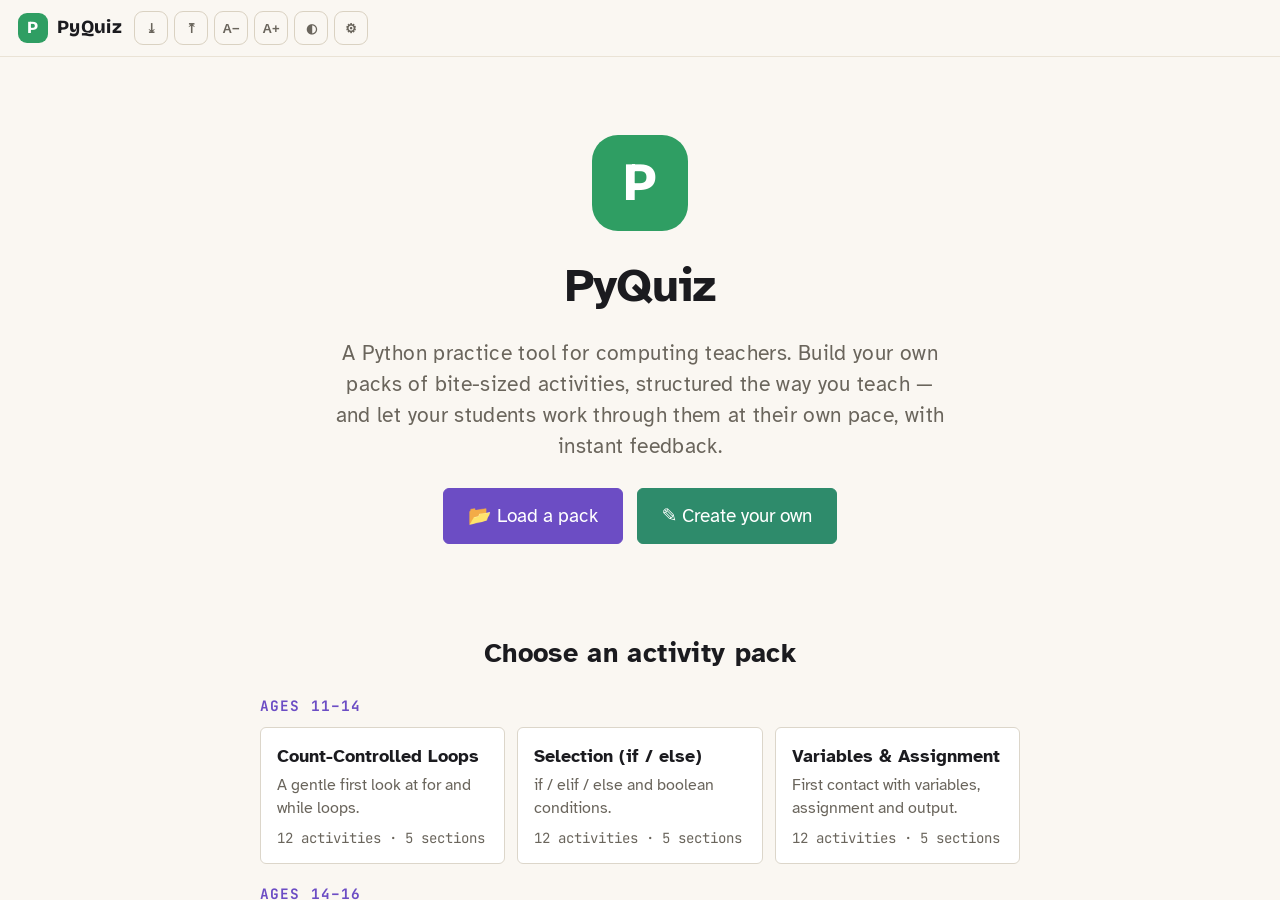
==== commit 838125a1: "generalised copy" ====
--- a/student/index.html
+++ b/student/index.html
@@ -144,3 +144,4 @@
 <script src="js/js__apps__student.js"></script>
 </body>
 </html>
+
